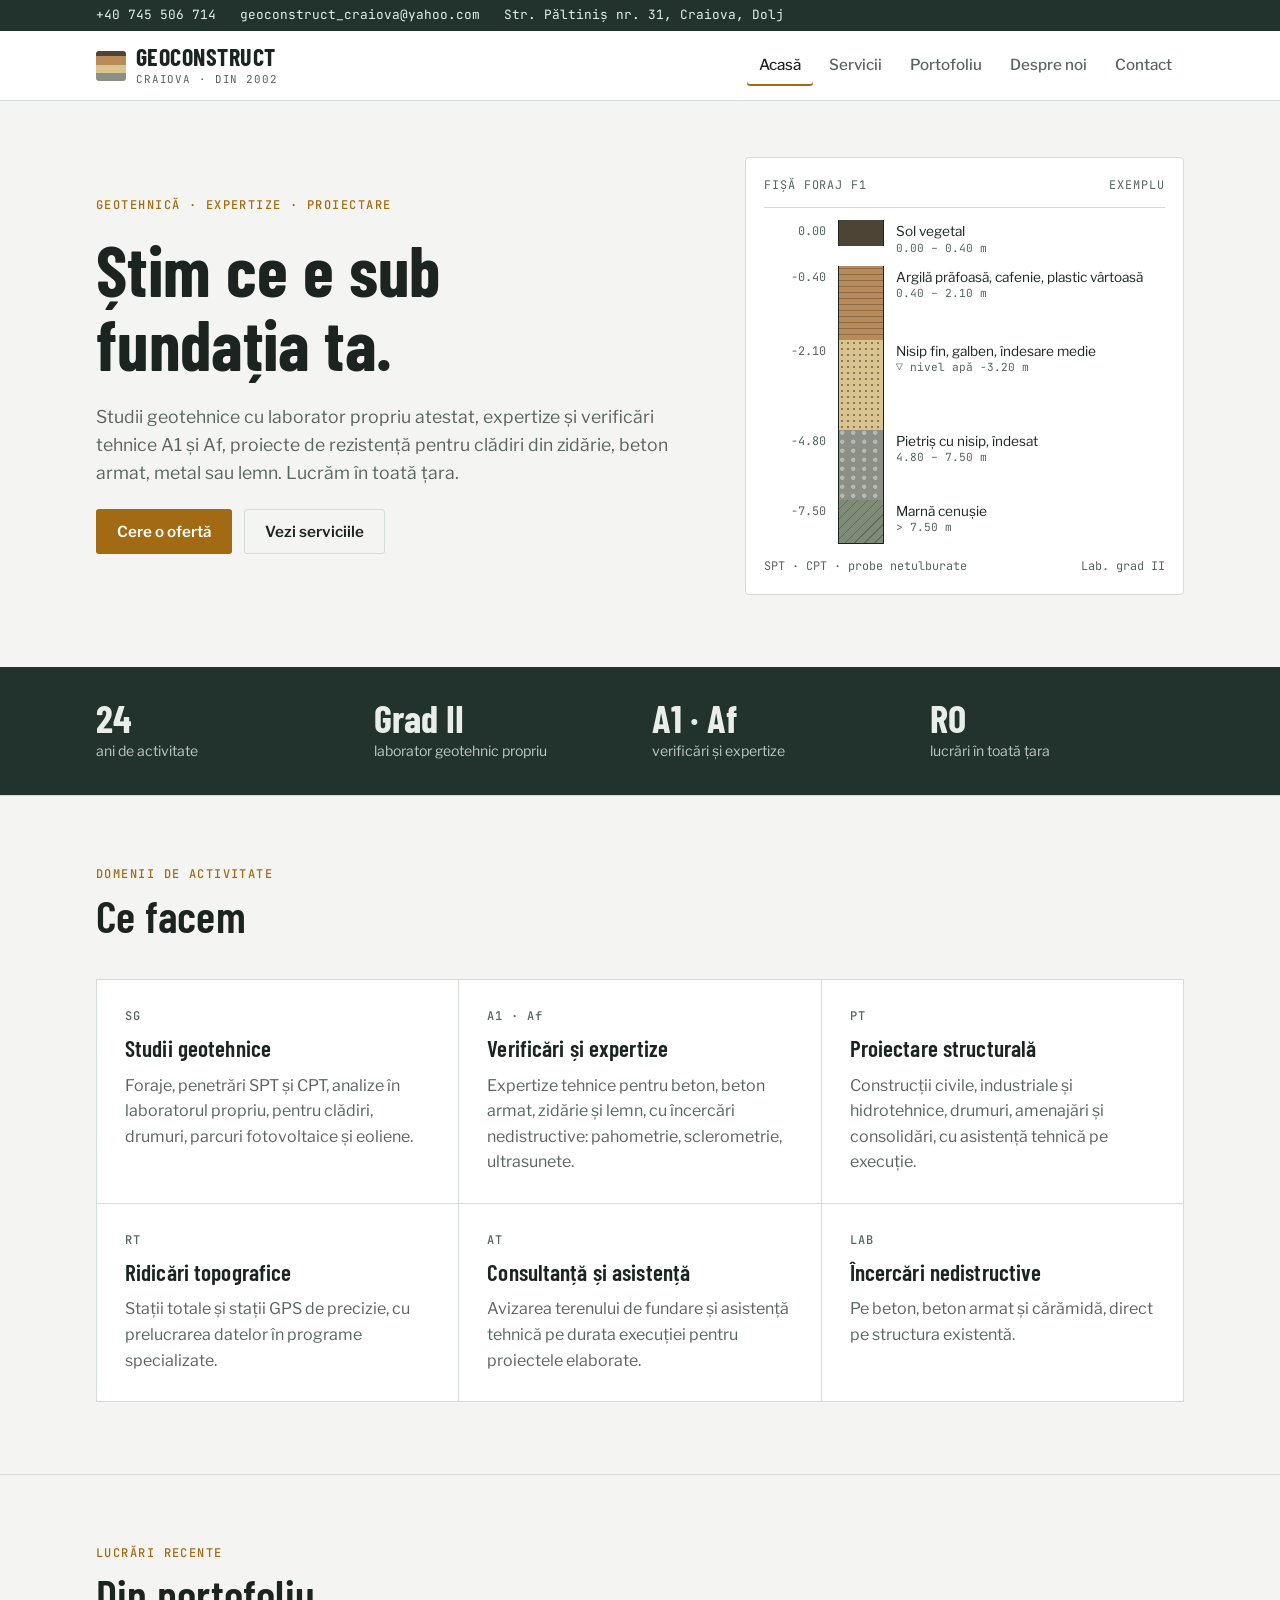
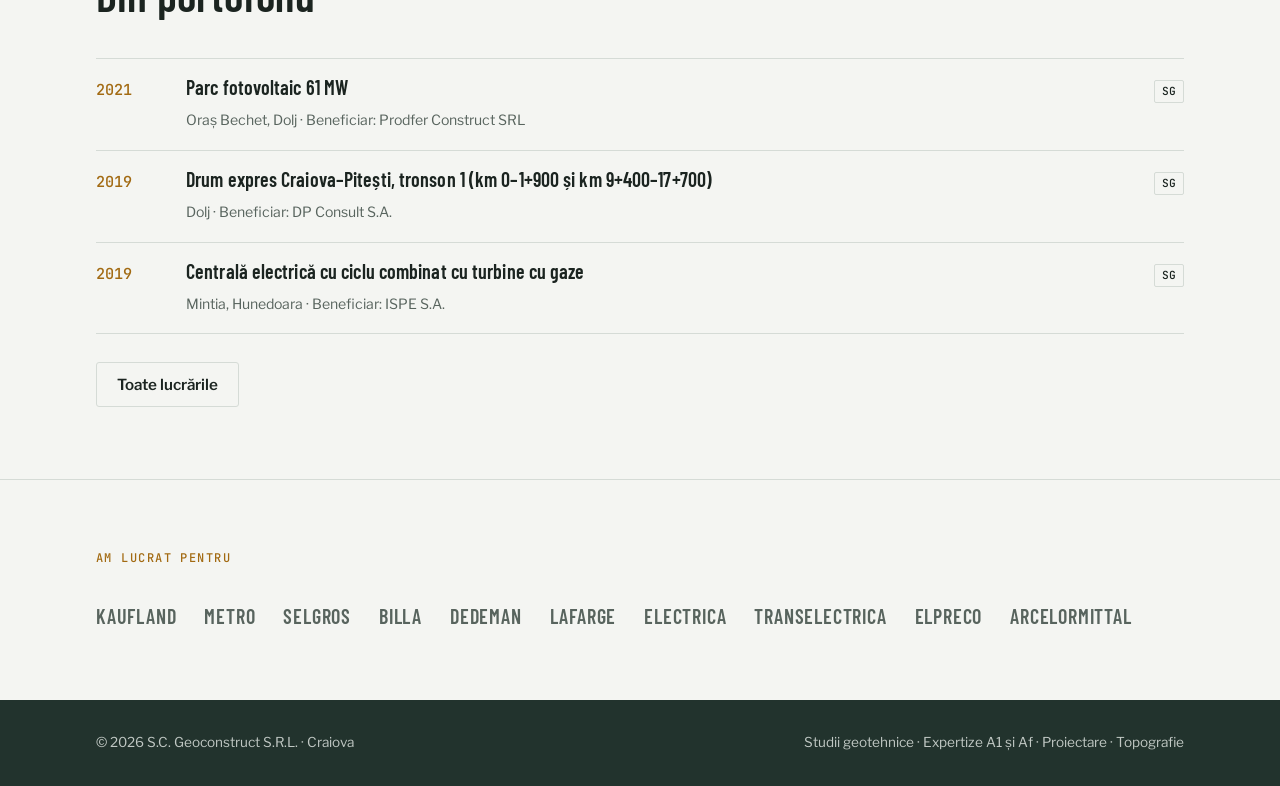
==== index.html @ 42c07d4a "Site static Geoconstruct Craiova: paginile Acasă, Servicii, Portofoliu, Despre, Contact Co-Authored-" ====
<!doctype html>
<html lang="ro">
<head>
<meta charset="utf-8">
<meta name="viewport" content="width=device-width, initial-scale=1">
<title>Geoconstruct Craiova – Studii geotehnice, expertize A1 și Af, proiectare</title>
<meta name="description" content="Geoconstruct Craiova: studii geotehnice cu laborator propriu grad II, expertize și verificări tehnice A1 și Af, proiectare structurală și topografie. Lucrăm în toată țara.">
<link rel="canonical" href="https://geoconstructcraiova.ro/">
<link rel="preconnect" href="https://fonts.googleapis.com">
<link rel="stylesheet" href="https://fonts.googleapis.com/css2?family=Barlow+Condensed:wght@500;600;700&family=Libre+Franklin:wght@400;500;600&family=JetBrains+Mono:wght@400;500&display=swap">
<link rel="stylesheet" href="style.css">
</head>
<body>
<div class="strip"><div class="wrap">
  <a href="tel:+40745506714">+40 745 506 714</a>
  <a href="mailto:geoconstruct_craiova@yahoo.com">geoconstruct_craiova@yahoo.com</a>
  <span>Str. Păltiniș nr. 31, Craiova, Dolj</span>
</div></div>

<header class="site"><div class="wrap">
  <a class="brand" href="index.html"><span class="brand-mark" aria-hidden="true"></span><span><b>Geoconstruct</b><small>Craiova · din 2002</small></span></a>
  <button class="menu-btn" id="menuBtn" aria-expanded="false" aria-controls="nav">Meniu</button>
  <nav class="main" id="nav">
    <a href="index.html" aria-current="page">Acasă</a>
    <a href="servicii.html">Servicii</a>
    <a href="portofoliu.html">Portofoliu</a>
    <a href="despre.html">Despre noi</a>
    <a href="contact.html">Contact</a>
  </nav>
</div></header>

<main>
  <section class="hero"><div class="wrap">
    <div class="hero-copy">
      <span class="eyebrow">Geotehnică · Expertize · Proiectare</span>
      <h1>Știm ce e sub fundația ta.</h1>
      <p>Studii geotehnice cu laborator propriu atestat, expertize și verificări tehnice A1 și Af, proiecte de rezistență pentru clădiri din zidărie, beton armat, metal sau lemn. Lucrăm în toată țara.</p>
      <div class="btn-row">
        <a class="btn btn-primary" href="contact.html">Cere o ofertă</a>
        <a class="btn btn-ghost" href="servicii.html">Vezi serviciile</a>
      </div>
    </div>
    <figure class="log" aria-label="Exemplu ilustrativ de fișă de foraj" style="margin:0">
      <div class="log-head"><span>Fișă foraj F1</span><span>exemplu</span></div>
      <div class="log-row"><div class="log-depth">0.00</div><div class="log-layer l-top" style="height:26px"></div><div class="log-desc">Sol vegetal<span>0.00 – 0.40 m</span></div></div>
      <div class="log-row"><div class="log-depth">-0.40</div><div class="log-layer l-clay" style="height:74px"></div><div class="log-desc">Argilă prăfoasă, cafenie, plastic vârtoasă<span>0.40 – 2.10 m</span></div></div>
      <div class="log-row"><div class="log-depth">-2.10</div><div class="log-layer l-sand" style="height:90px"></div><div class="log-desc">Nisip fin, galben, îndesare medie <span class="water">▽ nivel apă -3.20 m</span></div></div>
      <div class="log-row"><div class="log-depth">-4.80</div><div class="log-layer l-gravel" style="height:70px"></div><div class="log-desc">Pietriș cu nisip, îndesat<span>4.80 – 7.50 m</span></div></div>
      <div class="log-row"><div class="log-depth">-7.50</div><div class="log-layer l-marl" style="height:44px"></div><div class="log-desc">Marnă cenușie<span>&gt; 7.50 m</span></div></div>
      <figcaption class="log-foot"><span>SPT · CPT · probe netulburate</span><span>Lab. grad II</span></figcaption>
    </figure>
  </div></section>

  <section class="facts"><div class="wrap">
    <div class="fact"><b class="years">24</b><span>ani de activitate</span></div>
    <div class="fact"><b>Grad II</b><span>laborator geotehnic propriu</span></div>
    <div class="fact"><b>A1 · Af</b><span>verificări și expertize</span></div>
    <div class="fact"><b>RO</b><span>lucrări în toată țara</span></div>
  </div></section>

  <section><div class="wrap">
    <div class="section-head"><span class="eyebrow">Domenii de activitate</span><h2>Ce facem</h2></div>
    <div class="grid-3">
      <div class="tile"><span class="code">SG</span><h3>Studii geotehnice</h3><p class="muted">Foraje, penetrări SPT și CPT, analize în laboratorul propriu, pentru clădiri, drumuri, parcuri fotovoltaice și eoliene.</p></div>
      <div class="tile"><span class="code">A1 · Af</span><h3>Verificări și expertize</h3><p class="muted">Expertize tehnice pentru beton, beton armat, zidărie și lemn, cu încercări nedistructive: pahometrie, sclerometrie, ultrasunete.</p></div>
      <div class="tile"><span class="code">PT</span><h3>Proiectare structurală</h3><p class="muted">Construcții civile, industriale și hidrotehnice, drumuri, amenajări și consolidări, cu asistență tehnică pe execuție.</p></div>
      <div class="tile"><span class="code">RT</span><h3>Ridicări topografice</h3><p class="muted">Stații totale și stații GPS de precizie, cu prelucrarea datelor în programe specializate.</p></div>
      <div class="tile"><span class="code">AT</span><h3>Consultanță și asistență</h3><p class="muted">Avizarea terenului de fundare și asistență tehnică pe durata execuției pentru proiectele elaborate.</p></div>
      <div class="tile"><span class="code">LAB</span><h3>Încercări nedistructive</h3><p class="muted">Pe beton, beton armat și cărămidă, direct pe structura existentă.</p></div>
    </div>
  </div></section>

  <section><div class="wrap">
    <div class="section-head"><span class="eyebrow">Lucrări recente</span><h2>Din portofoliu</h2></div>
    <div id="recent"></div>
    <div class="btn-row" style="margin-top:28px"><a class="btn btn-ghost" href="portofoliu.html">Toate lucrările</a></div>
  </div></section>

  <section><div class="wrap">
    <div class="section-head"><span class="eyebrow">Am lucrat pentru</span></div>
    <div class="clients"><span>Kaufland</span><span>Metro</span><span>Selgros</span><span>Billa</span><span>Dedeman</span><span>Lafarge</span><span>Electrica</span><span>Transelectrica</span><span>Elpreco</span><span>ArcelorMittal</span></div>
  </div></section>

</main>

<footer><div class="wrap">
  <p>© <span class="yearnow">2026</span> S.C. Geoconstruct S.R.L. · Craiova</p>
  <p>Studii geotehnice · Expertize A1 și Af · Proiectare · Topografie</p>
</div></footer>
<script src="script.js"></script>
</body>
</html>
---- style.css ----
html{-webkit-text-size-adjust:100%}
/* Layout: technical-sheet feel. Header bar, hero with a borehole-log column, content sections on a quiet grid. */
:root{
  --bg:#F4F5F2; --surface:#FFFFFF; --fg:#1B2420; --muted:#58645E; --line:#D5DBD6;
  --accent:#A26A12; --accent-ink:#FFFFFF; --deep:#22332D; --deep-fg:#E9EEEA;
  --clay:#B98A5A; --sand:#D9C38E; --gravel:#8C8F86; --marl:#7E8B78; --topsoil:#4E4436;
  --f-display:"Barlow Condensed","Arial Narrow",Arial,sans-serif;
  --f-body:"Libre Franklin",system-ui,-apple-system,"Segoe UI",sans-serif;
  --f-mono:"JetBrains Mono",ui-monospace,Menlo,Consolas,monospace;
}
@media (prefers-color-scheme:dark){:root:not([data-theme="light"]){
  --bg:#111614; --surface:#18201C; --fg:#E4EAE6; --muted:#9AA69F; --line:#2C3832;
  --accent:#D9A247; --accent-ink:#1A1407; --deep:#0C110F; --deep-fg:#E4EAE6;
  --clay:#9C7550; --sand:#B8A271; --gravel:#73766E; --marl:#657261; --topsoil:#3E372D; color-scheme:dark}}
:root[data-theme="dark"]{
  --bg:#111614; --surface:#18201C; --fg:#E4EAE6; --muted:#9AA69F; --line:#2C3832;
  --accent:#D9A247; --accent-ink:#1A1407; --deep:#0C110F; --deep-fg:#E4EAE6;
  --clay:#9C7550; --sand:#B8A271; --gravel:#73766E; --marl:#657261; --topsoil:#3E372D; color-scheme:dark}

*{box-sizing:border-box}
body{background:var(--bg);color:var(--fg);font:16px/1.6 var(--f-body);margin:0}
a{color:inherit}
.wrap{max-width:1120px;margin:0 auto;padding-left:max(16px,env(safe-area-inset-left,0px));padding-right:max(16px,env(safe-area-inset-right,0px))}
h1,h2,h3{font-family:var(--f-display);font-weight:600;line-height:1.05;text-wrap:balance;margin:0;letter-spacing:.005em}
h1{font-size:clamp(2.6rem,6vw,4.4rem);font-weight:700}
h2{font-size:clamp(2rem,4vw,2.8rem)}
h3{font-size:1.45rem}
p{margin:0;max-width:65ch}
.eyebrow{font:500 .75rem/1 var(--f-mono);text-transform:uppercase;letter-spacing:.12em;color:var(--accent)}
.muted{color:var(--muted)}
:focus-visible{outline:2px solid var(--accent);outline-offset:3px}

/* top strip + header */
body::before{content:"";position:fixed;inset:0 0 auto;height:env(safe-area-inset-top,0px);z-index:10;background:var(--surface)}
.strip{background:var(--deep);color:var(--deep-fg);font:400 .8rem/1 var(--f-mono)}
.strip .wrap{display:flex;flex-wrap:wrap;gap:8px 24px;padding-block:9px}
.strip a{text-decoration:none}
header.site{position:sticky;top:env(safe-area-inset-top,0px);z-index:5;background:var(--surface);border-bottom:1px solid var(--line)}
header.site .wrap{display:flex;align-items:center;justify-content:space-between;gap:16px;padding-block:14px}
.brand{display:flex;align-items:center;gap:10px;text-decoration:none}
.brand-mark{width:30px;height:30px;border-radius:3px;background:linear-gradient(var(--topsoil) 0 18%,var(--clay) 18% 48%,var(--sand) 48% 74%,var(--gravel) 74%)}
.brand b{font:700 1.5rem/1 var(--f-display);letter-spacing:.02em;text-transform:uppercase}
.brand small{display:block;font:400 .68rem/1.2 var(--f-mono);color:var(--muted);letter-spacing:.08em;text-transform:uppercase}
nav.main{display:flex;gap:4px;flex-wrap:wrap}
nav.main a{text-decoration:none;font-weight:500;font-size:.95rem;padding:8px 12px;border-radius:3px;color:var(--muted)}
nav.main a:hover{color:var(--fg)}
nav.main a[aria-current="page"]{color:var(--fg);box-shadow:inset 0 -2px 0 var(--accent)}
.menu-btn{display:none;background:none;border:1px solid var(--line);color:var(--fg);border-radius:3px;padding:8px 12px;font:500 .9rem var(--f-body);cursor:pointer}
@media (max-width:760px){
  .menu-btn{display:block}
  nav.main{display:none;position:absolute;left:0;right:0;top:100%;background:var(--surface);border-bottom:1px solid var(--line);flex-direction:column;padding:8px max(16px,env(safe-area-inset-left,0px)) 14px}
  nav.main.open{display:flex}
  header.site .wrap{position:relative}
}

section{padding-block:72px}
section + section{border-top:1px solid var(--line)}
.btn{display:inline-flex;align-items:center;gap:8px;font:600 .95rem var(--f-body);text-decoration:none;padding:12px 20px;border-radius:3px;border:1px solid transparent;cursor:pointer}
.btn-primary{background:var(--accent);color:var(--accent-ink)}
.btn-ghost{border-color:var(--line);color:var(--fg);background:transparent}
.btn-row{display:flex;flex-wrap:wrap;gap:12px}

/* HERO with borehole log */
.hero{padding-block:56px 72px}
.hero .wrap{display:grid;grid-template-columns:minmax(0,1.35fr) minmax(0,1fr);gap:56px;align-items:center}
.hero-copy{display:grid;gap:22px}
.hero-copy p{font-size:1.1rem;color:var(--muted)}
@media (max-width:860px){.hero .wrap{grid-template-columns:minmax(0,1fr)}}
.log{background:var(--surface);border:1px solid var(--line);border-radius:4px;padding:18px;font-family:var(--f-mono);font-size:.74rem}
.log-head{display:flex;justify-content:space-between;color:var(--muted);text-transform:uppercase;letter-spacing:.08em;padding-bottom:12px;border-bottom:1px solid var(--line);margin-bottom:12px}
.log-row{display:grid;grid-template-columns:62px 46px minmax(0,1fr);gap:12px;align-items:stretch}
.log-depth{color:var(--muted);text-align:right;font-variant-numeric:tabular-nums;padding-top:2px}
.log-layer{border-left:1px solid var(--fg);border-right:1px solid var(--fg)}
.log-row:first-of-type .log-layer{border-top:1px solid var(--fg)}
.log-row:last-of-type .log-layer{border-bottom:1px solid var(--fg)}
.log-desc{padding:2px 0 10px;color:var(--fg);font-family:var(--f-body);font-size:.85rem;line-height:1.35}
.log-desc span{display:block;color:var(--muted);font-family:var(--f-mono);font-size:.7rem}
.l-top{background:var(--topsoil)}
.l-clay{background:repeating-linear-gradient(0deg,var(--clay) 0 5px,color-mix(in srgb,var(--clay) 70%,var(--fg)) 5px 6px)}
.l-sand{background-color:var(--sand);background-image:radial-gradient(color-mix(in srgb,var(--sand) 55%,var(--fg)) 1px,transparent 1.2px);background-size:6px 6px}
.l-gravel{background-color:var(--gravel);background-image:radial-gradient(circle at 30% 30%,color-mix(in srgb,var(--gravel) 60%,var(--bg)) 2px,transparent 2.4px);background-size:11px 9px}
.l-marl{background:repeating-linear-gradient(135deg,var(--marl) 0 6px,color-mix(in srgb,var(--marl) 70%,var(--fg)) 6px 7px)}
.log-foot{margin-top:12px;color:var(--muted);display:flex;justify-content:space-between;gap:8px;flex-wrap:wrap}
.water{color:var(--accent)}

/* facts band */
.facts{background:var(--deep);color:var(--deep-fg);border:0}
.facts .wrap{display:grid;grid-template-columns:repeat(4,minmax(0,1fr));gap:24px;padding-block:32px}
.fact b{display:block;font:700 2.4rem/1 var(--f-display);color:var(--deep-fg)}
.fact span{font-size:.88rem;opacity:.8}
@media (max-width:760px){.facts .wrap{grid-template-columns:repeat(2,minmax(0,1fr))}}
section.facts{padding-block:0}

.section-head{display:grid;gap:12px;margin-bottom:40px}
.grid-3{display:grid;grid-template-columns:repeat(3,minmax(0,1fr));gap:1px;background:var(--line);border:1px solid var(--line)}
.grid-2{display:grid;grid-template-columns:repeat(2,minmax(0,1fr));gap:40px}
@media (max-width:860px){.grid-3,.grid-2{grid-template-columns:minmax(0,1fr)}}
.tile{background:var(--surface);padding:28px;display:grid;gap:12px;align-content:start}
.tile .code{font:500 .75rem var(--f-mono);color:var(--muted);letter-spacing:.08em}
.tile ul{margin:0;padding-left:18px;color:var(--muted);font-size:.95rem}

.clients{display:flex;flex-wrap:wrap;gap:10px 28px;font:600 1.25rem var(--f-display);letter-spacing:.04em;text-transform:uppercase;color:var(--muted)}

/* project list */
.proj{display:grid;grid-template-columns:70px minmax(0,1fr) auto;gap:6px 20px;padding:18px 0;border-bottom:1px solid var(--line);align-items:baseline}
.proj:first-child{border-top:1px solid var(--line)}
.proj .yr{font:500 .95rem var(--f-mono);font-variant-numeric:tabular-nums;color:var(--accent)}
.proj h3{font-size:1.25rem}
.proj .meta{grid-column:2;font-size:.88rem;color:var(--muted)}
.phases{display:flex;gap:4px;flex-wrap:wrap;justify-content:flex-end}
.ph{font:500 .7rem/1 var(--f-mono);padding:5px 7px;border:1px solid var(--line);border-radius:2px;color:var(--fg)}
@media (max-width:600px){.proj{grid-template-columns:56px minmax(0,1fr)}.phases{grid-column:2;justify-content:flex-start}}
.filters{display:flex;flex-wrap:wrap;gap:8px;margin-bottom:20px}
.filters button{font:500 .85rem var(--f-body);padding:8px 14px;border-radius:3px;border:1px solid var(--line);background:var(--surface);color:var(--fg);cursor:pointer}
.filters button[aria-pressed="true"]{background:var(--fg);color:var(--bg);border-color:var(--fg)}
.legend{font:400 .78rem var(--f-mono);color:var(--muted);display:flex;flex-wrap:wrap;gap:6px 18px;margin-bottom:28px}

/* services */
.svc{display:grid;grid-template-columns:minmax(0,1fr) minmax(0,1.6fr);gap:40px;padding-block:40px;border-top:1px solid var(--line)}
.svc:first-of-type{border-top:0;padding-top:0}
.svc-body{display:grid;gap:16px}
.svc-body ul{margin:0;padding-left:20px;display:grid;gap:4px}
.svc-body h4{margin:8px 0 0;font:600 .78rem var(--f-mono);text-transform:uppercase;letter-spacing:.1em;color:var(--muted)}
@media (max-width:760px){.svc{grid-template-columns:minmax(0,1fr);gap:16px}}
.cases{display:grid;grid-template-columns:repeat(2,minmax(0,1fr));gap:1px;background:var(--line);border:1px solid var(--line)}
.cases div{background:var(--surface);padding:18px;display:grid;gap:6px}
.cases b{font:600 1.1rem var(--f-display);text-transform:uppercase;letter-spacing:.03em}
.cases p{font-size:.9rem;color:var(--muted)}
@media (max-width:600px){.cases{grid-template-columns:minmax(0,1fr)}}

/* contact */
.contact-list{display:grid;gap:0;border-top:1px solid var(--line)}
.c-row{display:grid;grid-template-columns:120px minmax(0,1fr) auto;gap:12px;align-items:center;padding:16px 0;border-bottom:1px solid var(--line)}
.c-row dt{font:500 .75rem var(--f-mono);text-transform:uppercase;letter-spacing:.1em;color:var(--muted)}
.c-row dd{margin:0;font-size:1.05rem;font-weight:500;overflow-wrap:anywhere}
.copy{font:500 .78rem var(--f-body);padding:6px 10px;border:1px solid var(--line);border-radius:3px;background:transparent;color:var(--fg);cursor:pointer}
@media (max-width:520px){.c-row{grid-template-columns:minmax(0,1fr) auto}.c-row dt{grid-column:1/-1}}
.cta{background:var(--surface);border:1px solid var(--line);border-radius:4px;padding:32px;display:grid;gap:16px}

footer{background:var(--deep);color:var(--deep-fg);font-size:.85rem}
footer .wrap{padding-block:32px;display:flex;flex-wrap:wrap;justify-content:space-between;gap:16px}
footer p{opacity:.8}
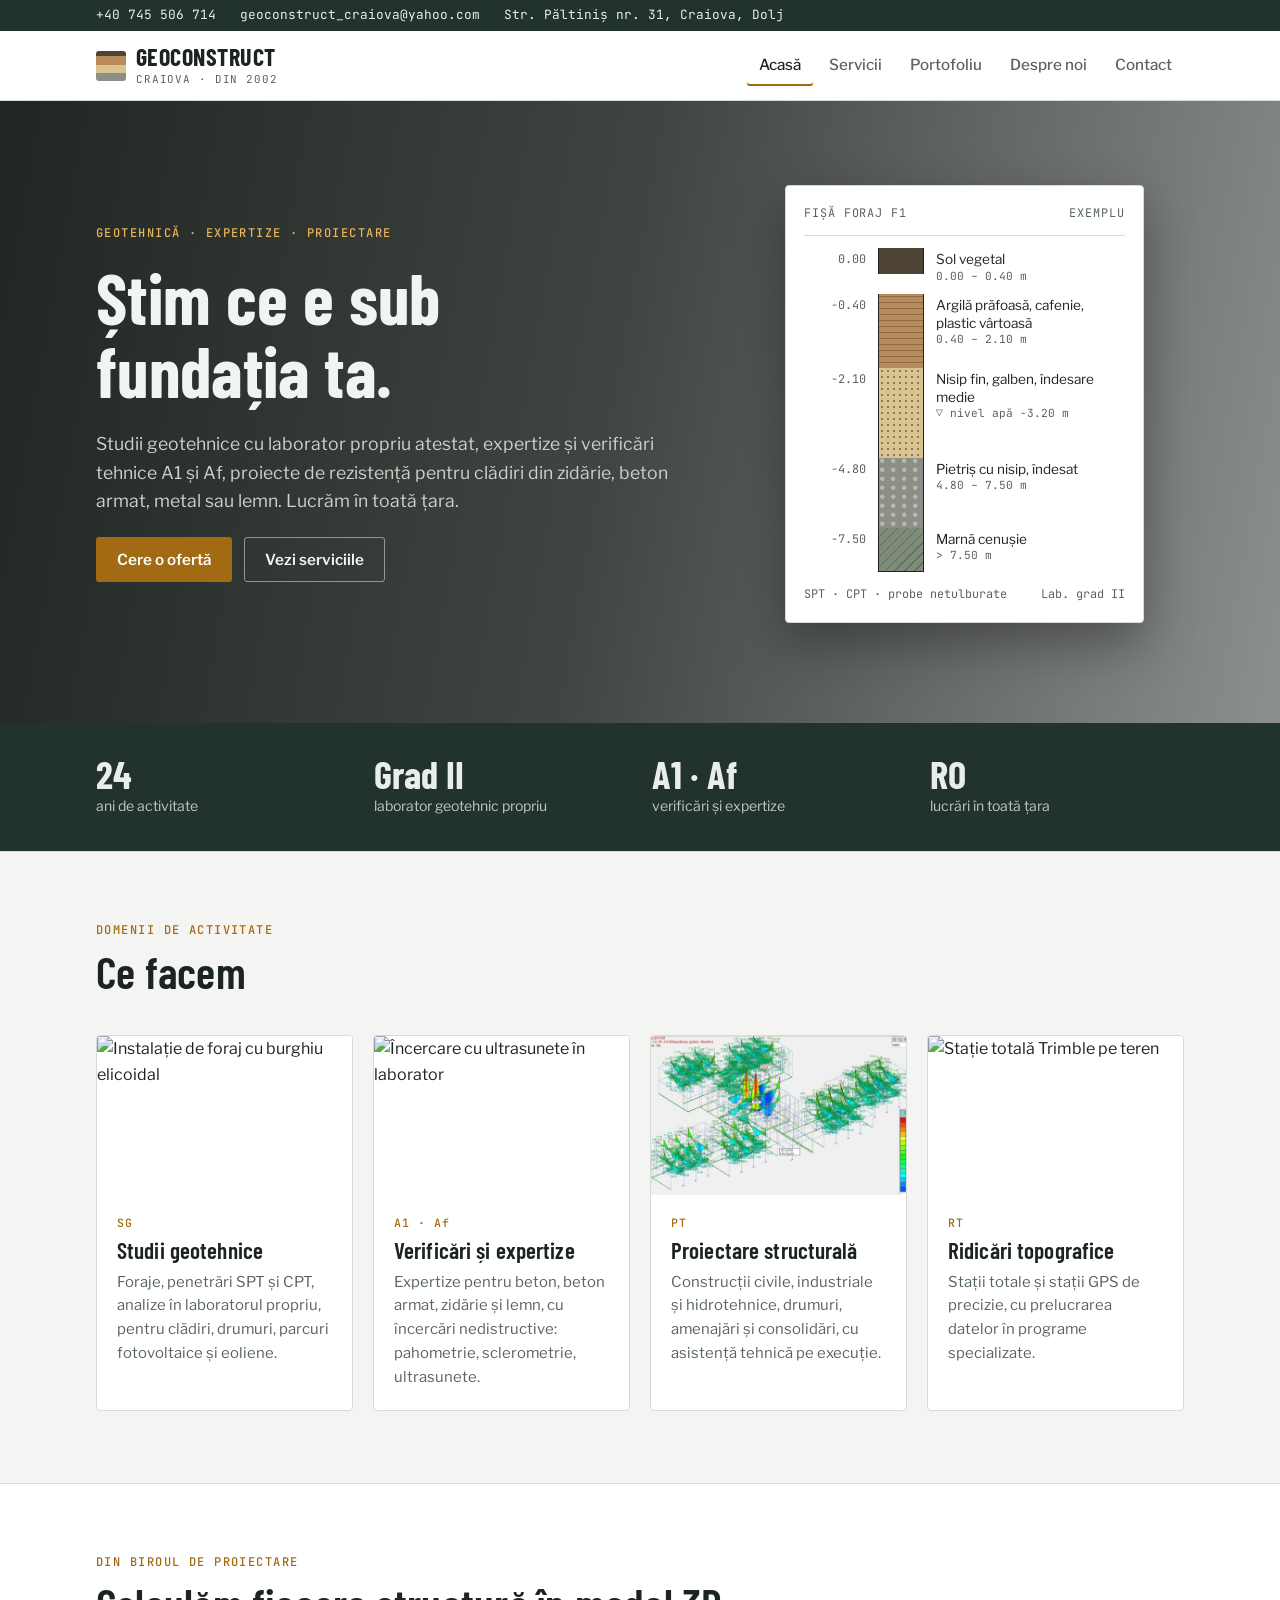
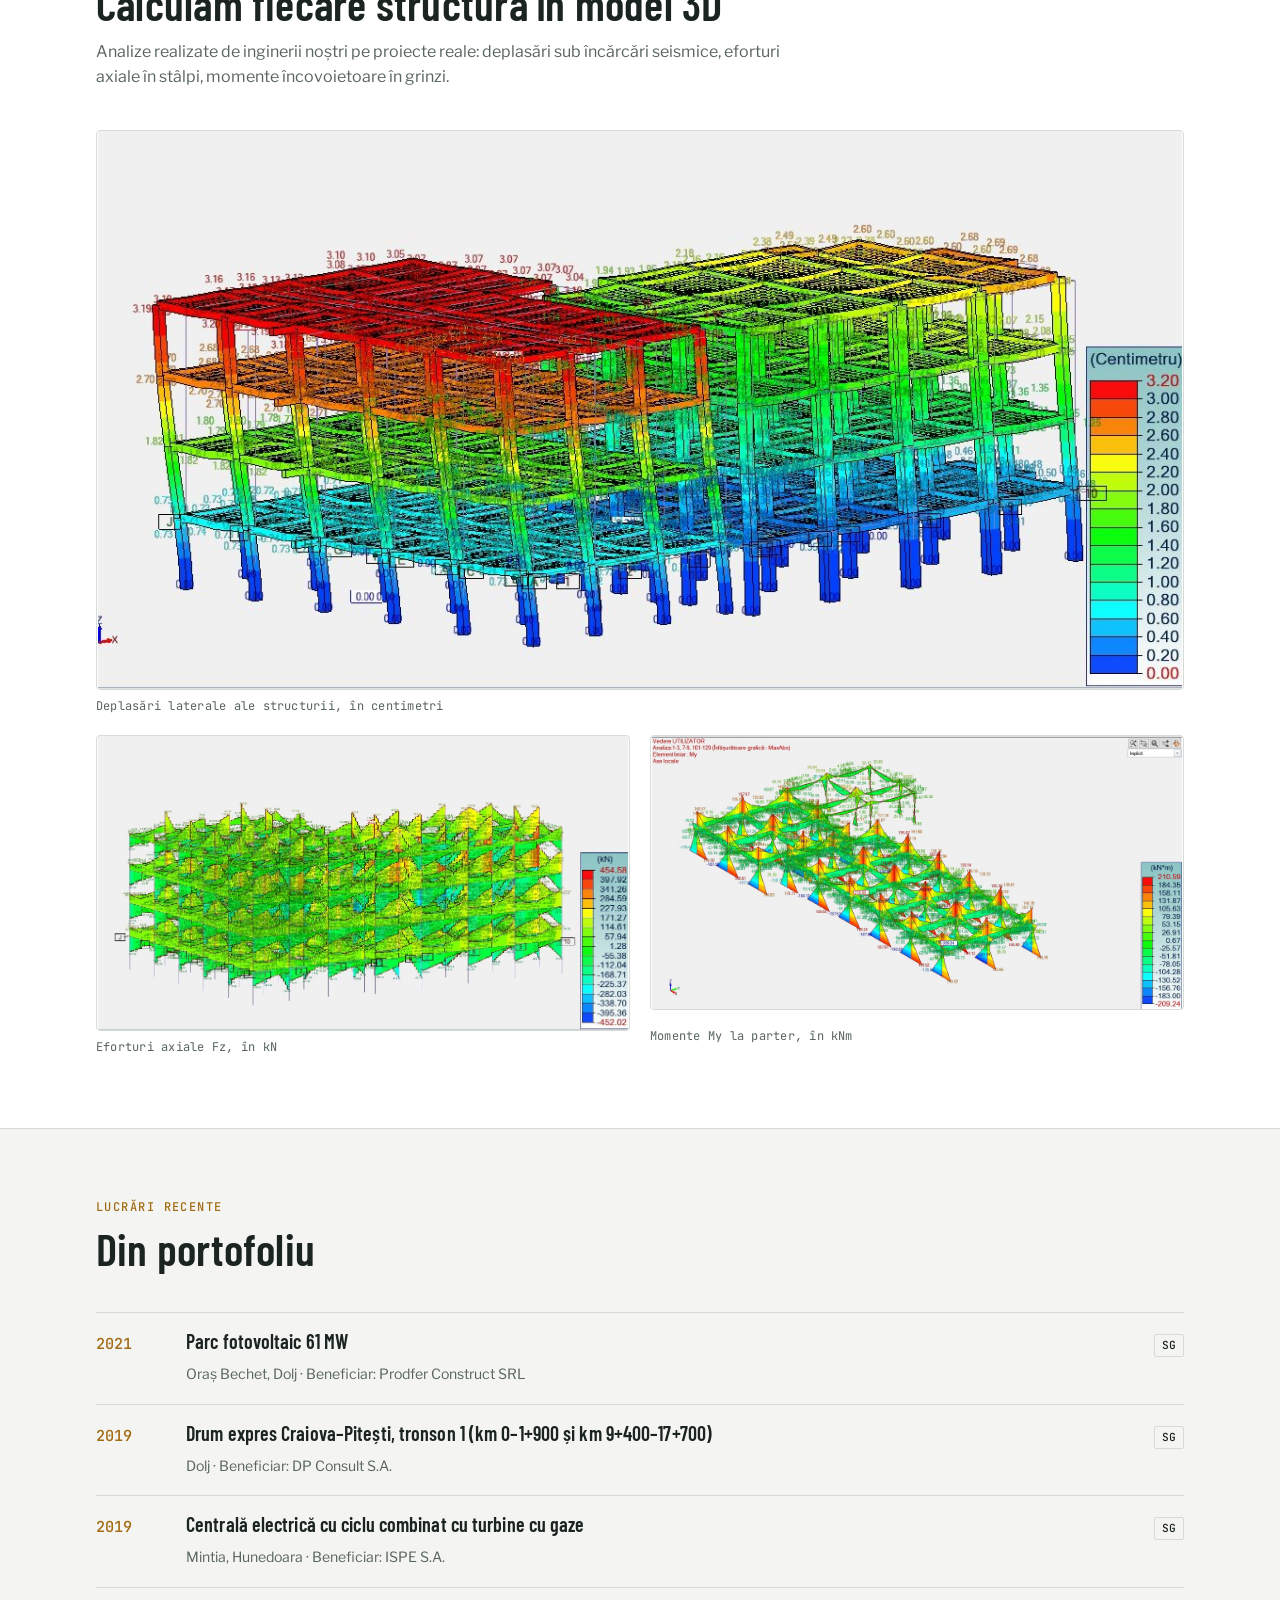
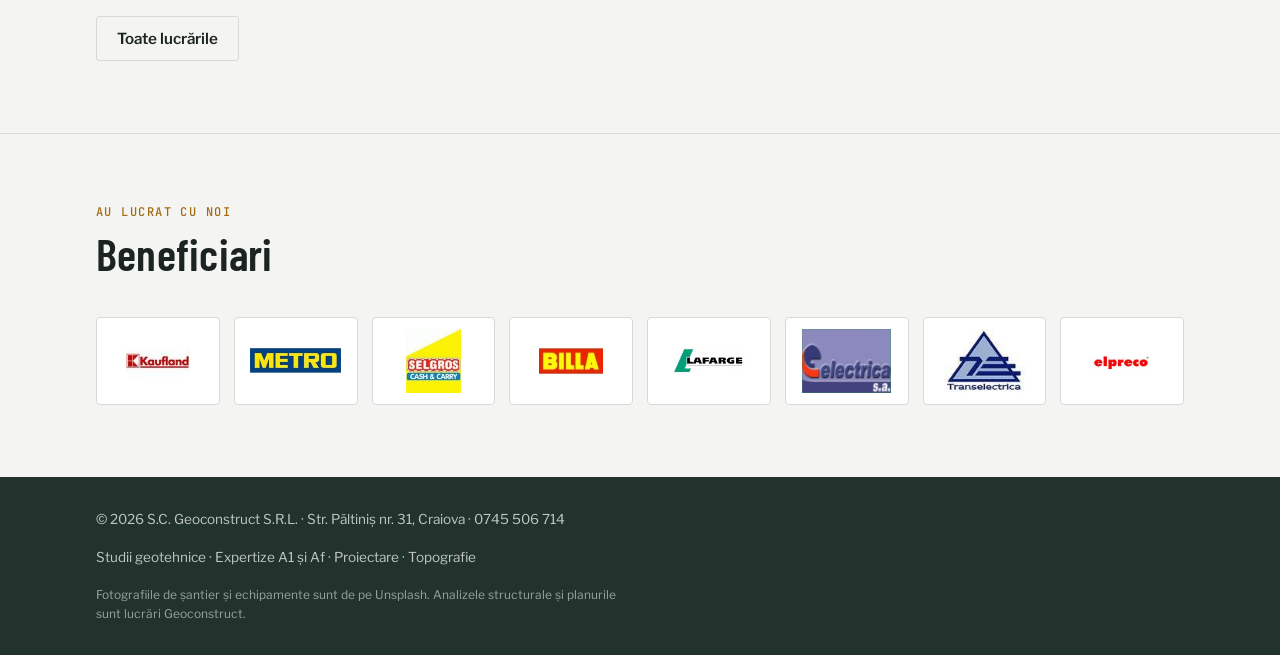
==== commit dc26d55f: "Imagini pe toate paginile: fotografii stock, analize structurale, planuri, logo-uri beneficiari Co-A" ====
--- a/index.html
+++ b/index.html
@@ -6,6 +6,10 @@
 <title>Geoconstruct Craiova – Studii geotehnice, expertize A1 și Af, proiectare</title>
 <meta name="description" content="Geoconstruct Craiova: studii geotehnice cu laborator propriu grad II, expertize și verificări tehnice A1 și Af, proiectare structurală și topografie. Lucrăm în toată țara.">
 <link rel="canonical" href="https://geoconstructcraiova.ro/">
+<meta property="og:title" content="Geoconstruct Craiova – Studii geotehnice, expertize A1 și Af, proiectare">
+<meta property="og:description" content="Geoconstruct Craiova: studii geotehnice cu laborator propriu grad II, expertize și verificări tehnice A1 și Af, proiectare structurală și topografie. Lucrăm în toată țara.">
+<meta property="og:image" content="https://images.unsplash.com/photo-1697045314415-3f8d95f1a6aa?auto=format&fit=crop&w=1200&q=70">
+<meta property="og:locale" content="ro_RO">
 <link rel="preconnect" href="https://fonts.googleapis.com">
 <link rel="stylesheet" href="https://fonts.googleapis.com/css2?family=Barlow+Condensed:wght@500;600;700&family=Libre+Franklin:wght@400;500;600&family=JetBrains+Mono:wght@400;500&display=swap">
 <link rel="stylesheet" href="style.css">
@@ -30,17 +34,17 @@
 </div></header>
 
 <main>
-  <section class="hero"><div class="wrap">
+<section class="hero" style="--img:url('https://images.unsplash.com/photo-1697045314415-3f8d95f1a6aa?auto=format&fit=crop&w=2200&q=70')"><div class="wrap">
     <div class="hero-copy">
       <span class="eyebrow">Geotehnică · Expertize · Proiectare</span>
       <h1>Știm ce e sub fundația ta.</h1>
       <p>Studii geotehnice cu laborator propriu atestat, expertize și verificări tehnice A1 și Af, proiecte de rezistență pentru clădiri din zidărie, beton armat, metal sau lemn. Lucrăm în toată țara.</p>
       <div class="btn-row">
         <a class="btn btn-primary" href="contact.html">Cere o ofertă</a>
-        <a class="btn btn-ghost" href="servicii.html">Vezi serviciile</a>
+        <a class="btn btn-light" href="servicii.html">Vezi serviciile</a>
       </div>
     </div>
-    <figure class="log" aria-label="Exemplu ilustrativ de fișă de foraj" style="margin:0">
+    <figure class="log" aria-label="Exemplu ilustrativ de fișă de foraj">
       <div class="log-head"><span>Fișă foraj F1</span><span>exemplu</span></div>
       <div class="log-row"><div class="log-depth">0.00</div><div class="log-layer l-top" style="height:26px"></div><div class="log-desc">Sol vegetal<span>0.00 – 0.40 m</span></div></div>
       <div class="log-row"><div class="log-depth">-0.40</div><div class="log-layer l-clay" style="height:74px"></div><div class="log-desc">Argilă prăfoasă, cafenie, plastic vârtoasă<span>0.40 – 2.10 m</span></div></div>
@@ -60,13 +64,20 @@
 
   <section><div class="wrap">
     <div class="section-head"><span class="eyebrow">Domenii de activitate</span><h2>Ce facem</h2></div>
-    <div class="grid-3">
-      <div class="tile"><span class="code">SG</span><h3>Studii geotehnice</h3><p class="muted">Foraje, penetrări SPT și CPT, analize în laboratorul propriu, pentru clădiri, drumuri, parcuri fotovoltaice și eoliene.</p></div>
-      <div class="tile"><span class="code">A1 · Af</span><h3>Verificări și expertize</h3><p class="muted">Expertize tehnice pentru beton, beton armat, zidărie și lemn, cu încercări nedistructive: pahometrie, sclerometrie, ultrasunete.</p></div>
-      <div class="tile"><span class="code">PT</span><h3>Proiectare structurală</h3><p class="muted">Construcții civile, industriale și hidrotehnice, drumuri, amenajări și consolidări, cu asistență tehnică pe execuție.</p></div>
-      <div class="tile"><span class="code">RT</span><h3>Ridicări topografice</h3><p class="muted">Stații totale și stații GPS de precizie, cu prelucrarea datelor în programe specializate.</p></div>
-      <div class="tile"><span class="code">AT</span><h3>Consultanță și asistență</h3><p class="muted">Avizarea terenului de fundare și asistență tehnică pe durata execuției pentru proiectele elaborate.</p></div>
-      <div class="tile"><span class="code">LAB</span><h3>Încercări nedistructive</h3><p class="muted">Pe beton, beton armat și cărămidă, direct pe structura existentă.</p></div>
+    <div class="cards">
+      <a class="card" href="servicii.html#geotehnica"><img src="https://images.unsplash.com/photo-1790197042098-7b3fe5141650?auto=format&fit=crop&w=800&q=70" alt="Instalație de foraj cu burghiu elicoidal" loading="lazy"><div><span class="code">SG</span><h3>Studii geotehnice</h3><p>Foraje, penetrări SPT și CPT, analize în laboratorul propriu, pentru clădiri, drumuri, parcuri fotovoltaice și eoliene.</p></div></a>
+      <a class="card" href="servicii.html#expertize"><img src="https://images.unsplash.com/photo-1774639081187-2c2b76e15b95?auto=format&fit=crop&w=800&q=70" alt="Încercare cu ultrasunete în laborator" loading="lazy"><div><span class="code">A1 · Af</span><h3>Verificări și expertize</h3><p>Expertize pentru beton, beton armat, zidărie și lemn, cu încercări nedistructive: pahometrie, sclerometrie, ultrasunete.</p></div></a>
+      <a class="card" href="servicii.html#proiectare"><img src="img/proiecte/momente-grinzi.jpg" alt="Diagramă de momente încovoietoare pe grinzi, model 3D" loading="lazy"><div><span class="code">PT</span><h3>Proiectare structurală</h3><p>Construcții civile, industriale și hidrotehnice, drumuri, amenajări și consolidări, cu asistență tehnică pe execuție.</p></div></a>
+      <a class="card" href="servicii.html#topografie"><img src="https://images.unsplash.com/photo-1660692846051-06c407a71cbc?auto=format&fit=crop&w=800&q=70" alt="Stație totală Trimble pe teren" loading="lazy"><div><span class="code">RT</span><h3>Ridicări topografice</h3><p>Stații totale și stații GPS de precizie, cu prelucrarea datelor în programe specializate.</p></div></a>
+    </div>
+  </div></section>
+
+  <section class="studio"><div class="wrap">
+    <div class="section-head"><span class="eyebrow">Din biroul de proiectare</span><h2>Calculăm fiecare structură în model 3D</h2><p class="muted">Analize realizate de inginerii noștri pe proiecte reale: deplasări sub încărcări seismice, eforturi axiale în stâlpi, momente încovoietoare în grinzi.</p></div>
+    <div class="studio-grid">
+      <figure class="media big"><img src="img/proiecte/analiza-deplasari.jpg" alt="Model 3D al unei clădiri în cadre cu harta deplasărilor" loading="lazy" style="aspect-ratio:1152/593;object-fit:contain"><figcaption>Deplasări laterale ale structurii, în centimetri</figcaption></figure>
+      <figure class="media "><img src="img/proiecte/eforturi-fz.jpg" alt="Eforturi axiale în elementele structurii" loading="lazy" style="aspect-ratio:1083/601;object-fit:contain"><figcaption>Eforturi axiale Fz, în kN</figcaption></figure>
+      <figure class="media "><img src="img/proiecte/momente-parter.jpg" alt="Momente încovoietoare la nivelul parterului" loading="lazy" style="aspect-ratio:1282/660;object-fit:contain"><figcaption>Momente My la parter, în kNm</figcaption></figure>
     </div>
   </div></section>
 
@@ -77,16 +88,17 @@
   </div></section>
 
   <section><div class="wrap">
-    <div class="section-head"><span class="eyebrow">Am lucrat pentru</span></div>
-    <div class="clients"><span>Kaufland</span><span>Metro</span><span>Selgros</span><span>Billa</span><span>Dedeman</span><span>Lafarge</span><span>Electrica</span><span>Transelectrica</span><span>Elpreco</span><span>ArcelorMittal</span></div>
+    <div class="section-head"><span class="eyebrow">Au lucrat cu noi</span><h2>Beneficiari</h2></div>
+    <div class="logos"><span class="logo"><img src="img/clienti/kaufland.jpg" alt="Kaufland" loading="lazy"></span><span class="logo"><img src="img/clienti/metro.jpg" alt="Metro" loading="lazy"></span><span class="logo"><img src="img/clienti/selgros.jpg" alt="Selgros" loading="lazy"></span><span class="logo"><img src="img/clienti/billa.jpg" alt="Billa" loading="lazy"></span><span class="logo"><img src="img/clienti/lafarge.jpg" alt="Lafarge" loading="lazy"></span><span class="logo"><img src="img/clienti/electrica.jpg" alt="Electrica" loading="lazy"></span><span class="logo"><img src="img/clienti/transelectrica.jpg" alt="Transelectrica" loading="lazy"></span><span class="logo"><img src="img/clienti/elpreco.jpg" alt="Elpreco" loading="lazy"></span></div>
   </div></section>
-
 </main>
 
 <footer><div class="wrap">
-  <p>© <span class="yearnow">2026</span> S.C. Geoconstruct S.R.L. · Craiova</p>
+  <p>© <span class="yearnow">2026</span> S.C. Geoconstruct S.R.L. · Str. Păltiniș nr. 31, Craiova · 0745 506 714</p>
   <p>Studii geotehnice · Expertize A1 și Af · Proiectare · Topografie</p>
+  <p class="credit">Fotografiile de șantier și echipamente sunt de pe Unsplash. Analizele structurale și planurile sunt lucrări Geoconstruct.</p>
 </div></footer>
+<dialog id="lb" aria-label="Imagine mărită"><button class="lb-close" id="lbClose" aria-label="Închide">Închide ✕</button><img id="lbImg" alt=""><p id="lbCap"></p></dialog>
 <script src="script.js"></script>
 </body>
 </html>
--- a/style.css
+++ b/style.css
@@ -140,3 +140,73 @@
 footer{background:var(--deep);color:var(--deep-fg);font-size:.85rem}
 footer .wrap{padding-block:32px;display:flex;flex-wrap:wrap;justify-content:space-between;gap:16px}
 footer p{opacity:.8}
+
+/* ===== Imagini (v2) ===== */
+:root{--on-photo:#F1F4F1;--on-photo-muted:#C9D2CC;--accent-photo:#E8B45A;--paper:#FFFFFF;--shade:14,20,17}
+.hero{background:linear-gradient(100deg,rgba(var(--shade),.92) 0%,rgba(var(--shade),.78) 48%,rgba(var(--shade),.45) 100%),var(--img) center/cover no-repeat;color:var(--on-photo);padding-block:72px 88px}
+.hero .eyebrow,.band .eyebrow{color:var(--accent-photo)}
+.hero-copy p{color:var(--on-photo-muted)}
+.hero .log{box-shadow:0 20px 50px rgba(0,0,0,.35)}
+.btn-light{border-color:rgba(241,244,241,.5);color:var(--on-photo);background:transparent}
+.btn-light:hover{background:rgba(241,244,241,.1)}
+.band{background:linear-gradient(100deg,rgba(var(--shade),.9) 0%,rgba(var(--shade),.7) 55%,rgba(var(--shade),.45) 100%),var(--img) center/cover no-repeat;color:var(--on-photo);padding-block:96px 64px}
+.band .wrap{display:grid;gap:14px}
+.band p{color:var(--on-photo-muted);font-size:1.1rem}
+section.band + section{border-top:0}
+
+.media{margin:0;display:grid;gap:8px;min-width:0}
+.media img{width:100%;max-width:100%;display:block;background:var(--paper);border:1px solid var(--line);border-radius:4px}
+.media figcaption{font:400 .75rem/1.4 var(--f-mono);color:var(--muted);letter-spacing:.02em}
+
+.cards{display:grid;grid-template-columns:repeat(4,minmax(0,1fr));gap:20px}
+@media (max-width:980px){.cards{grid-template-columns:repeat(2,minmax(0,1fr))}}
+@media (max-width:520px){.cards{grid-template-columns:minmax(0,1fr)}}
+.card{display:grid;grid-template-rows:auto 1fr;background:var(--surface);border:1px solid var(--line);border-radius:4px;overflow:hidden;text-decoration:none;transition:border-color .2s,transform .2s}
+.card:hover{border-color:var(--accent)}
+@media (prefers-reduced-motion:no-preference){.card:hover{transform:translateY(-2px)}}
+.card img{width:100%;aspect-ratio:16/10;object-fit:cover;display:block;background:var(--paper)}
+.card > div{padding:20px;display:grid;gap:8px;align-content:start}
+.card .code{font:500 .72rem var(--f-mono);color:var(--accent);letter-spacing:.08em}
+.card p{color:var(--muted);font-size:.93rem}
+
+.studio{background:var(--surface)}
+.studio-grid{display:grid;grid-template-columns:repeat(2,minmax(0,1fr));gap:20px}
+.studio-grid .big{grid-column:1/-1}
+.studio-grid .big img{height:auto}
+@media (max-width:860px){.studio-grid{grid-template-columns:minmax(0,1fr)}.studio-grid .big{grid-column:auto}}
+
+.svc-side{display:grid;gap:14px;align-content:start}
+@media (min-width:761px){.svc-side{position:sticky;top:calc(env(safe-area-inset-top,0px) + 90px)}}
+.svc{scroll-margin-top:90px}
+.pair{display:grid;grid-template-columns:repeat(2,minmax(0,1fr));gap:16px;margin-top:8px}
+@media (max-width:520px){.pair{grid-template-columns:minmax(0,1fr)}}
+.cta{margin-top:24px}
+
+.gal-title{font-size:1.3rem;margin:32px 0 14px}
+.gal-title:first-of-type{margin-top:0}
+.gal{display:grid;grid-template-columns:repeat(auto-fill,minmax(210px,1fr));gap:16px}
+.g-item{display:grid;gap:8px;text-decoration:none;min-width:0}
+.g-item img{width:100%;aspect-ratio:4/3;object-fit:contain;background:var(--paper);border:1px solid var(--line);border-radius:4px;display:block;transition:border-color .2s}
+.g-item:hover img{border-color:var(--accent)}
+.g-item span{font-size:.85rem;color:var(--muted)}
+
+.logos{display:grid;grid-template-columns:repeat(8,minmax(0,1fr));gap:14px}
+@media (max-width:860px){.logos{grid-template-columns:repeat(4,minmax(0,1fr))}}
+.logo{background:var(--paper);border:1px solid var(--line);border-radius:4px;height:88px;display:grid;place-items:center;padding:10px}
+.logo img{max-height:64px;max-width:100%;object-fit:contain}
+
+.prose{display:grid;gap:16px;align-content:start}
+.equip{display:grid;grid-template-columns:minmax(0,1fr) minmax(0,1.2fr) minmax(0,1fr);gap:20px;align-items:start}
+.equip .tile{border:1px solid var(--line);border-radius:4px}
+@media (max-width:860px){.equip{grid-template-columns:minmax(0,1fr)}}
+.checklist{margin:0;padding-left:20px;display:grid;gap:6px;color:var(--muted)}
+.grid-2{align-items:start}
+
+footer .wrap{flex-direction:column}
+footer .credit{font-size:.75rem;opacity:.6}
+
+dialog#lb{border:0;padding:16px;background:var(--surface);color:var(--fg);max-width:min(1200px,calc(100vw - 32px));max-height:calc(100vh - 32px);border-radius:6px}
+dialog#lb::backdrop{background:rgba(var(--shade),.85)}
+#lbImg{display:block;max-width:100%;max-height:calc(100vh - 140px);margin:0 auto;background:var(--paper)}
+#lbCap{margin-top:10px;font:400 .85rem var(--f-mono);color:var(--muted)}
+.lb-close{display:block;margin:0 0 10px auto;font:500 .85rem var(--f-body);padding:6px 12px;border:1px solid var(--line);border-radius:3px;background:transparent;color:var(--fg);cursor:pointer}
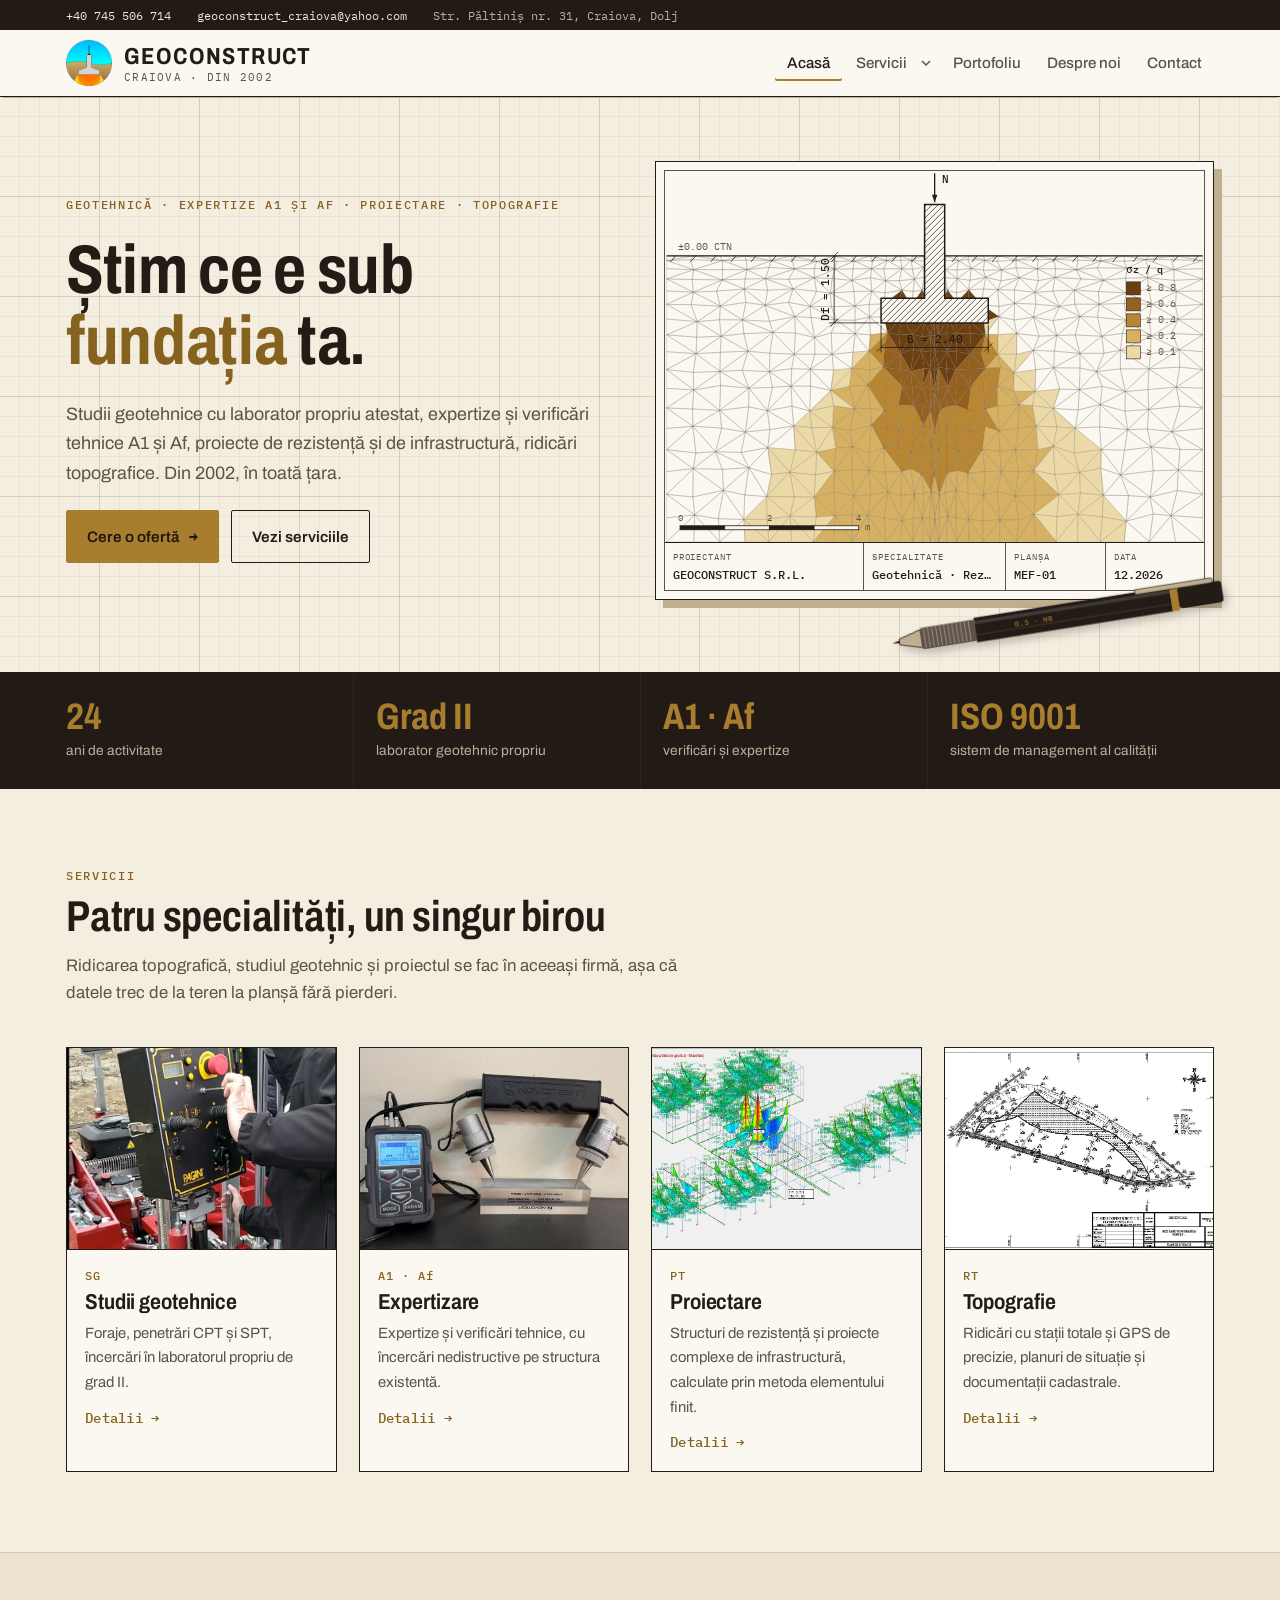
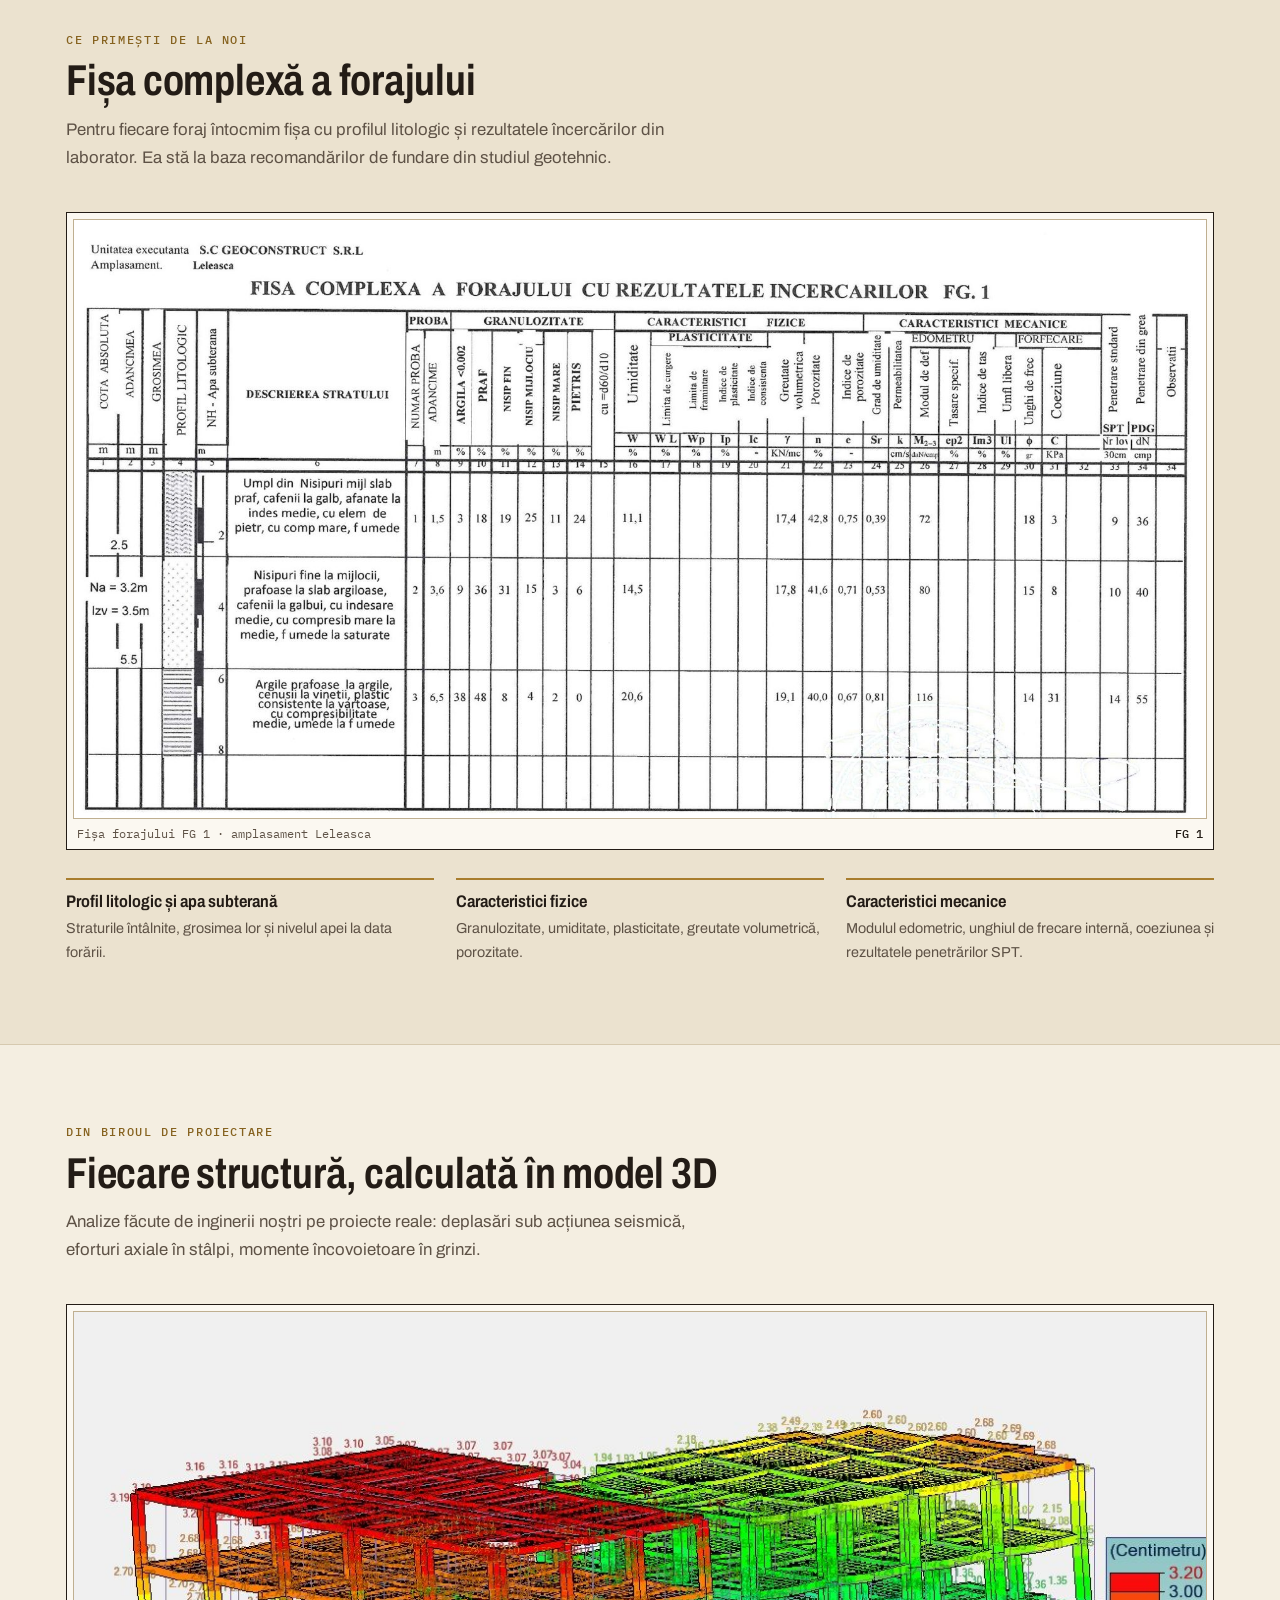
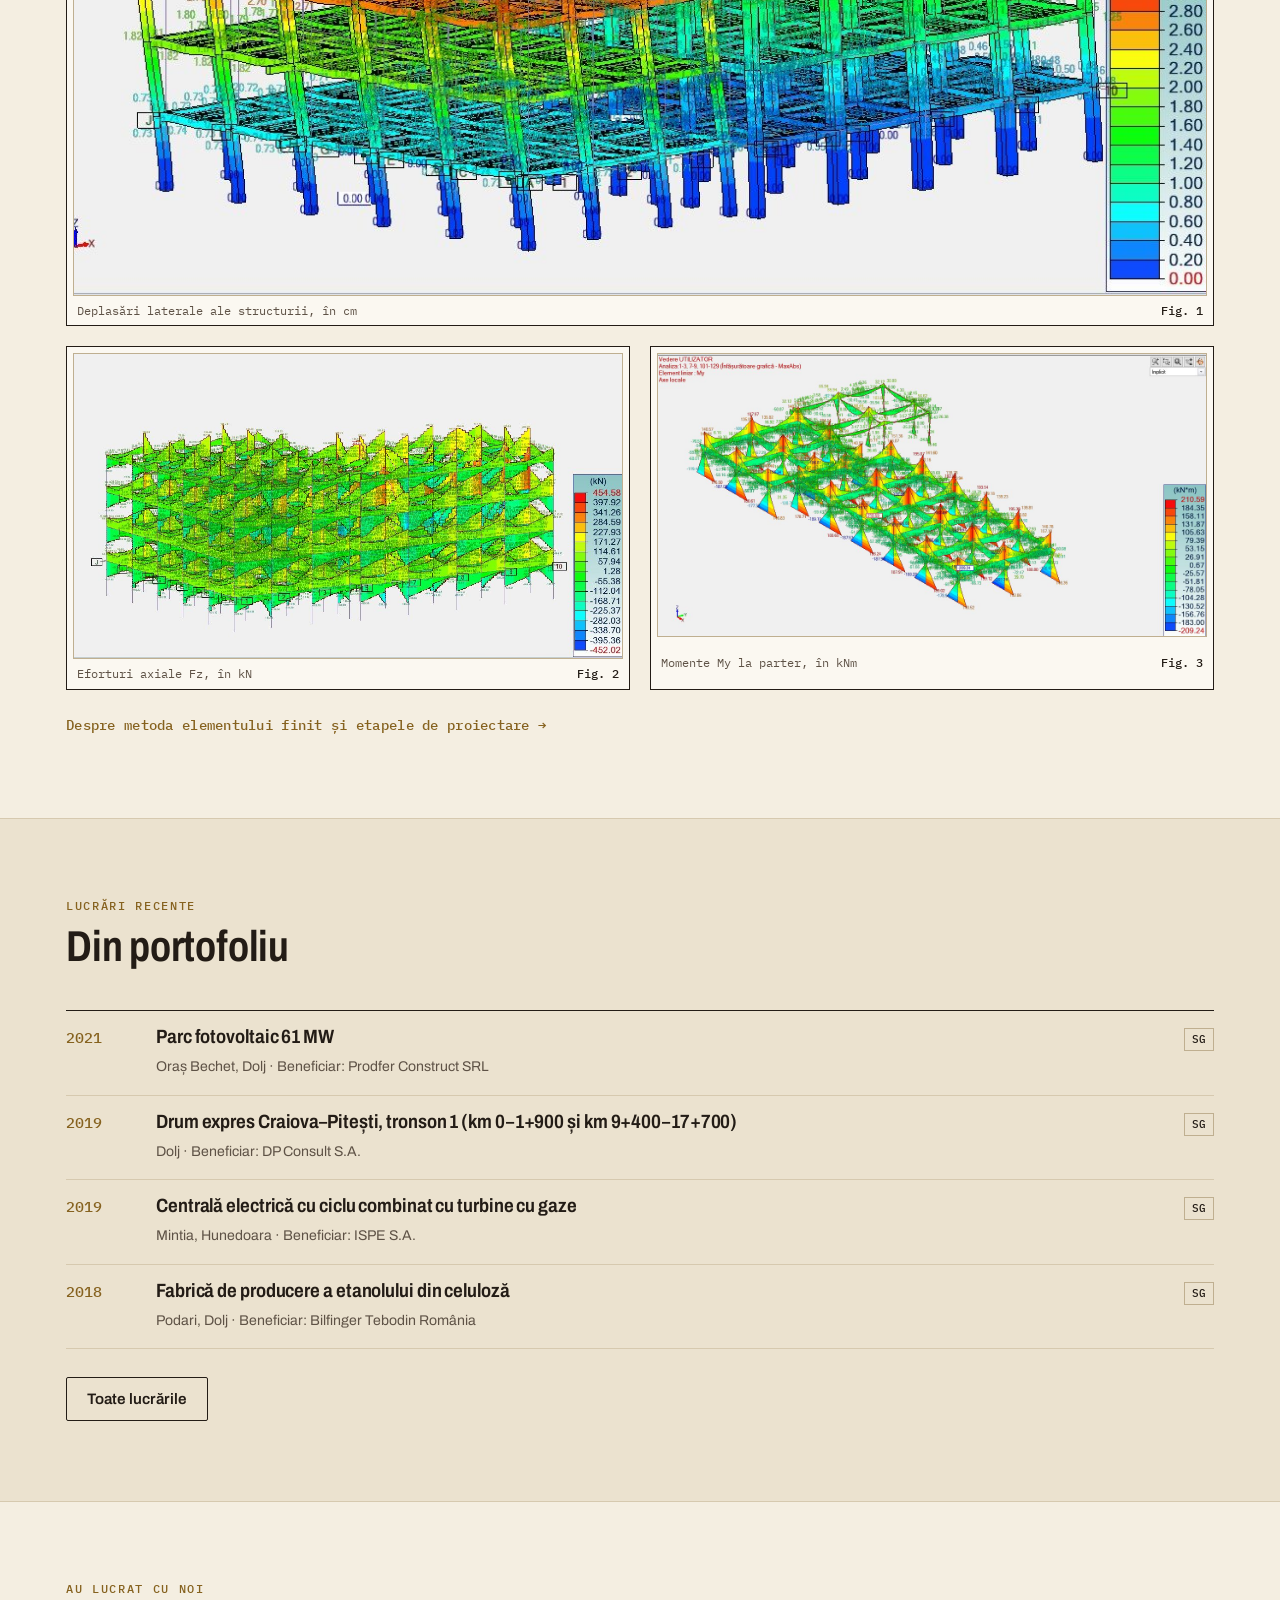
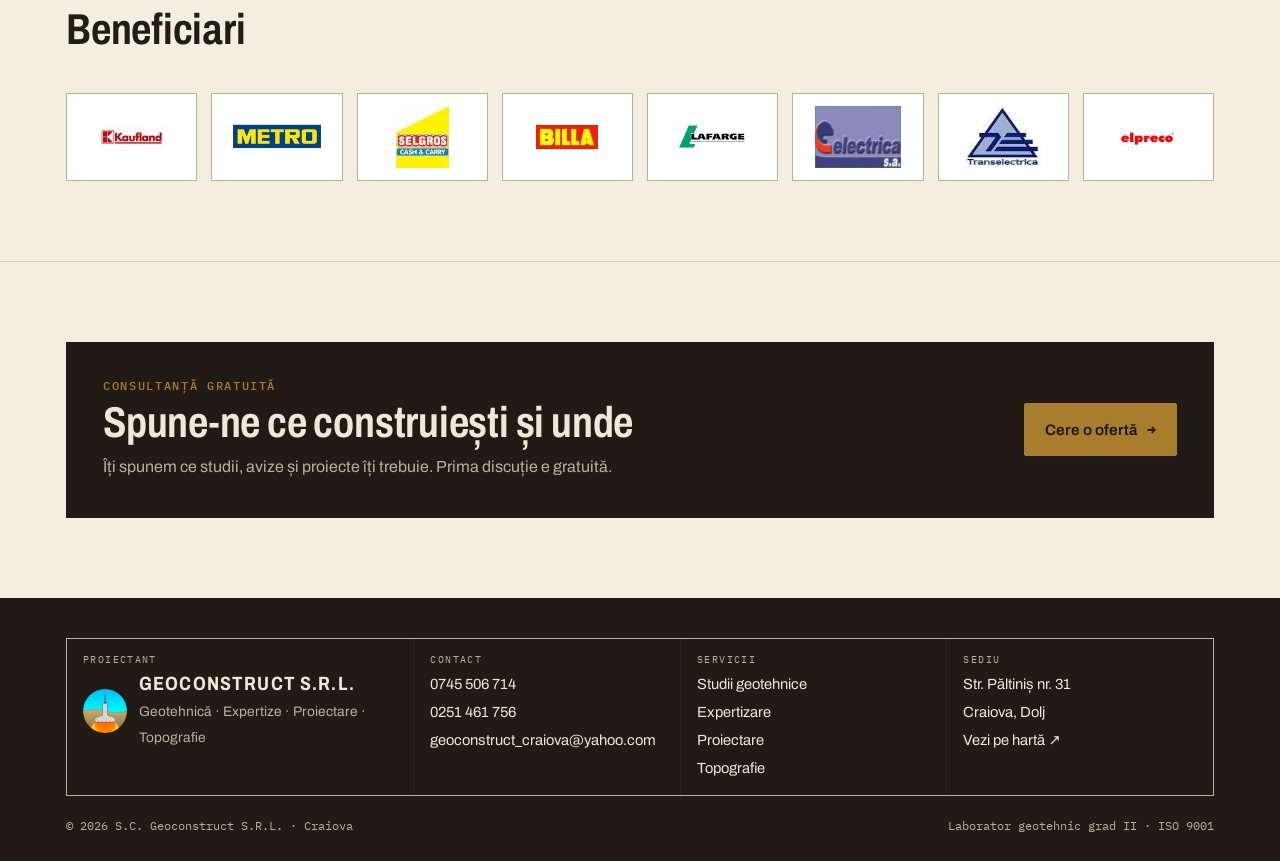
==== commit a24d981f: "Redesign: paletă crem/auriu/maro în stil planșă tehnică, meniu Servicii cu 4 subpagini, echipamente " ====
--- a/index.html
+++ b/index.html
@@ -4,14 +4,16 @@
 <meta charset="utf-8">
 <meta name="viewport" content="width=device-width, initial-scale=1">
 <title>Geoconstruct Craiova – Studii geotehnice, expertize A1 și Af, proiectare</title>
-<meta name="description" content="Geoconstruct Craiova: studii geotehnice cu laborator propriu grad II, expertize și verificări tehnice A1 și Af, proiectare structurală și topografie. Lucrăm în toată țara.">
+<meta name="description" content="Geoconstruct Craiova: studii geotehnice cu laborator propriu grad II, expertize și verificări tehnice A1 și Af, proiectare structurală și de infrastructură, ridicări topografice. Lucrăm în toată țara.">
 <link rel="canonical" href="https://geoconstructcraiova.ro/">
+<link rel="icon" href="img/favicon.png" type="image/png">
 <meta property="og:title" content="Geoconstruct Craiova – Studii geotehnice, expertize A1 și Af, proiectare">
-<meta property="og:description" content="Geoconstruct Craiova: studii geotehnice cu laborator propriu grad II, expertize și verificări tehnice A1 și Af, proiectare structurală și topografie. Lucrăm în toată țara.">
-<meta property="og:image" content="https://images.unsplash.com/photo-1697045314415-3f8d95f1a6aa?auto=format&fit=crop&w=1200&q=70">
+<meta property="og:description" content="Geoconstruct Craiova: studii geotehnice cu laborator propriu grad II, expertize și verificări tehnice A1 și Af, proiectare structurală și de infrastructură, ridicări topografice. Lucrăm în toată țara.">
+<meta property="og:image" content="https://geoconstructcraiova.ro/img/proiecte/analiza-deplasari.jpg">
 <meta property="og:locale" content="ro_RO">
 <link rel="preconnect" href="https://fonts.googleapis.com">
-<link rel="stylesheet" href="https://fonts.googleapis.com/css2?family=Barlow+Condensed:wght@500;600;700&family=Libre+Franklin:wght@400;500;600&family=JetBrains+Mono:wght@400;500&display=swap">
+<link rel="preconnect" href="https://fonts.gstatic.com" crossorigin>
+<link rel="stylesheet" href="https://fonts.googleapis.com/css2?family=Archivo:wdth,wght@62..125,400..800&family=IBM+Plex+Mono:wght@400;500&display=swap">
 <link rel="stylesheet" href="style.css">
 </head>
 <body>
@@ -20,85 +22,114 @@
   <a href="mailto:geoconstruct_craiova@yahoo.com">geoconstruct_craiova@yahoo.com</a>
   <span>Str. Păltiniș nr. 31, Craiova, Dolj</span>
 </div></div>
-
 <header class="site"><div class="wrap">
-  <a class="brand" href="index.html"><span class="brand-mark" aria-hidden="true"></span><span><b>Geoconstruct</b><small>Craiova · din 2002</small></span></a>
+  <a class="brand" href="index.html"><img src="img/sigla.png" alt="" width="46" height="46"><span><b>Geoconstruct</b><small>Craiova · din 2002</small></span></a>
   <button class="menu-btn" id="menuBtn" aria-expanded="false" aria-controls="nav">Meniu</button>
-  <nav class="main" id="nav">
+  <nav class="main" id="nav" aria-label="Meniu principal">
     <a href="index.html" aria-current="page">Acasă</a>
-    <a href="servicii.html">Servicii</a>
+    <div class="has-sub"><a href="servicii.html">Servicii</a><button class="sub-toggle" aria-expanded="false" aria-label="Deschide submeniul Servicii"><svg viewBox="0 0 10 10" aria-hidden="true"><path d="M1 3l4 4 4-4" fill="none" stroke="currentColor" stroke-width="1.5"/></svg></button>
+      <ul class="sub"><li><a href="geotehnice.html"><span>SG</span>Geotehnice</a></li><li><a href="expertizare.html"><span>A1·Af</span>Expertizare</a></li><li><a href="proiectare.html"><span>PT</span>Proiectare</a></li><li><a href="topografie.html"><span>RT</span>Topografie</a></li></ul></div>
     <a href="portofoliu.html">Portofoliu</a>
     <a href="despre.html">Despre noi</a>
     <a href="contact.html">Contact</a>
   </nav>
 </div></header>
+<main>
+<section class="hero grid-paper"><div class="wrap">
+  <div class="hero-copy">
+    <span class="eyebrow">Geotehnică · Expertize A1 și Af · Proiectare · Topografie</span>
+    <h1>Știm ce e sub <em>fundația</em> ta.</h1>
+    <p>Studii geotehnice cu laborator propriu atestat, expertize și verificări tehnice A1 și Af, proiecte de rezistență și de infrastructură, ridicări topografice. Din 2002, în toată țara.</p>
+    <div class="btn-row"><a class="btn btn-primary" href="contact.html">Cere o ofertă <span class="arrow">→</span></a><a class="btn btn-ghost" href="servicii.html">Vezi serviciile</a></div>
+  </div>
+  <div class="drawing">
+    <div class="sheet"><div class="sheet-in">
+      <canvas id="fem" role="img" aria-label="Model cu elemente finite al unei fundații continue, cu distribuția presiunii verticale în teren"></canvas>
+      <div class="cartus">
+        <div><small>Proiectant</small><b>GEOCONSTRUCT S.R.L.</b></div>
+        <div><small>Specialitate</small><b>Geotehnică · Rezistență</b></div>
+        <div><small>Planșa</small><b>MEF-01</b></div>
+        <div><small>Data</small><b class="datenow">11.2026</b></div>
+      </div>
+    </div></div>
+    <svg class="pencil" viewBox="0 0 420 44" aria-hidden="true">
+<path d="M0 22 L9 20.4 L9 23.6 Z" style="fill:var(--ink)"/>
+<path d="M9 18.5 L36 11 V33 L9 25.5 Z" style="fill:var(--rule-2);stroke:var(--ink);stroke-width:1"/>
+<rect x="36" y="9" width="66" height="26" rx="2" style="fill:var(--ink-2)"/>
+<g style="stroke:var(--sheet);stroke-width:1;opacity:.45"><path d="M40 10 V34"/><path d="M45 10 V34"/><path d="M50 10 V34"/><path d="M55 10 V34"/><path d="M60 10 V34"/><path d="M65 10 V34"/><path d="M70 10 V34"/><path d="M75 10 V34"/><path d="M80 10 V34"/><path d="M85 10 V34"/><path d="M90 10 V34"/><path d="M95 10 V34"/></g>
+<rect x="102" y="7" width="240" height="30" style="fill:var(--ink)"/>
+<rect x="102" y="11" width="240" height="4" style="fill:var(--sheet);opacity:.14"/>
+<rect x="102" y="27" width="240" height="2" style="fill:var(--sheet);opacity:.08"/>
+<text x="150" y="26" style="font:500 9px var(--f-mono);fill:var(--gold);letter-spacing:1px">0.5 · HB</text>
+<rect x="342" y="7" width="9" height="30" style="fill:var(--gold)"/>
+<rect x="351" y="9" width="54" height="26" rx="4" style="fill:var(--ink)"/>
+<path d="M300 4 H392 a3 3 0 0 1 0 6 H300 Z" style="fill:var(--rule-2);stroke:var(--ink);stroke-width:.8"/>
+</svg>
+  </div>
+</div></section>
 
-<main>
-<section class="hero" style="--img:url('https://images.unsplash.com/photo-1697045314415-3f8d95f1a6aa?auto=format&fit=crop&w=2200&q=70')"><div class="wrap">
-    <div class="hero-copy">
-      <span class="eyebrow">Geotehnică · Expertize · Proiectare</span>
-      <h1>Știm ce e sub fundația ta.</h1>
-      <p>Studii geotehnice cu laborator propriu atestat, expertize și verificări tehnice A1 și Af, proiecte de rezistență pentru clădiri din zidărie, beton armat, metal sau lemn. Lucrăm în toată țara.</p>
-      <div class="btn-row">
-        <a class="btn btn-primary" href="contact.html">Cere o ofertă</a>
-        <a class="btn btn-light" href="servicii.html">Vezi serviciile</a>
-      </div>
-    </div>
-    <figure class="log" aria-label="Exemplu ilustrativ de fișă de foraj">
-      <div class="log-head"><span>Fișă foraj F1</span><span>exemplu</span></div>
-      <div class="log-row"><div class="log-depth">0.00</div><div class="log-layer l-top" style="height:26px"></div><div class="log-desc">Sol vegetal<span>0.00 – 0.40 m</span></div></div>
-      <div class="log-row"><div class="log-depth">-0.40</div><div class="log-layer l-clay" style="height:74px"></div><div class="log-desc">Argilă prăfoasă, cafenie, plastic vârtoasă<span>0.40 – 2.10 m</span></div></div>
-      <div class="log-row"><div class="log-depth">-2.10</div><div class="log-layer l-sand" style="height:90px"></div><div class="log-desc">Nisip fin, galben, îndesare medie <span class="water">▽ nivel apă -3.20 m</span></div></div>
-      <div class="log-row"><div class="log-depth">-4.80</div><div class="log-layer l-gravel" style="height:70px"></div><div class="log-desc">Pietriș cu nisip, îndesat<span>4.80 – 7.50 m</span></div></div>
-      <div class="log-row"><div class="log-depth">-7.50</div><div class="log-layer l-marl" style="height:44px"></div><div class="log-desc">Marnă cenușie<span>&gt; 7.50 m</span></div></div>
-      <figcaption class="log-foot"><span>SPT · CPT · probe netulburate</span><span>Lab. grad II</span></figcaption>
-    </figure>
-  </div></section>
+<section class="facts"><div class="wrap">
+  <div class="fact"><b class="years">24</b><span>ani de activitate</span></div>
+  <div class="fact"><b>Grad II</b><span>laborator geotehnic propriu</span></div>
+  <div class="fact"><b>A1 · Af</b><span>verificări și expertize</span></div>
+  <div class="fact"><b>ISO 9001</b><span>sistem de management al calității</span></div>
+</div></section>
 
-  <section class="facts"><div class="wrap">
-    <div class="fact"><b class="years">24</b><span>ani de activitate</span></div>
-    <div class="fact"><b>Grad II</b><span>laborator geotehnic propriu</span></div>
-    <div class="fact"><b>A1 · Af</b><span>verificări și expertize</span></div>
-    <div class="fact"><b>RO</b><span>lucrări în toată țara</span></div>
-  </div></section>
+<section class="sec"><div class="wrap">
+  <div class="sec-head"><span class="eyebrow">Servicii</span><h2>Patru specialități, un singur birou</h2><p class="muted">Ridicarea topografică, studiul geotehnic și proiectul se fac în aceeași firmă, așa că datele trec de la teren la planșă fără pierderi.</p></div>
+  <div class="svc-cards">
+    <a class="svc-card" href="geotehnice.html"><img src="img/echipamente/pagani-tg63-100.jpg" alt="Penetrometrul Pagani TG 63-100 pe un amplasament" loading="lazy" style="object-position:50% 30%"><div class="body"><span class="code">SG</span><h3>Studii geotehnice</h3><p>Foraje, penetrări CPT și SPT, încercări în laboratorul propriu de grad II.</p><span class="more">Detalii →</span></div></a>
+    <a class="svc-card" href="expertizare.html"><img src="img/echipamente/ultrasunete.jpg" alt="Aparat de testare cu ultrasunete pe o probă" loading="lazy"><div class="body"><span class="code">A1 · Af</span><h3>Expertizare</h3><p>Expertize și verificări tehnice, cu încercări nedistructive pe structura existentă.</p><span class="more">Detalii →</span></div></a>
+    <a class="svc-card" href="proiectare.html"><img src="img/proiecte/momente-grinzi.jpg" alt="Diagrame de momente pe grinzile unui model 3D" loading="lazy"><div class="body"><span class="code">PT</span><h3>Proiectare</h3><p>Structuri de rezistență și proiecte complexe de infrastructură, calculate prin metoda elementului finit.</p><span class="more">Detalii →</span></div></a>
+    <a class="svc-card" href="topografie.html"><img src="img/proiecte/plan-topo-5.jpg" alt="Plan de situație cu curbe de nivel" loading="lazy"><div class="body"><span class="code">RT</span><h3>Topografie</h3><p>Ridicări cu stații totale și GPS de precizie, planuri de situație și documentații cadastrale.</p><span class="more">Detalii →</span></div></a>
+  </div>
+</div></section>
 
-  <section><div class="wrap">
-    <div class="section-head"><span class="eyebrow">Domenii de activitate</span><h2>Ce facem</h2></div>
-    <div class="cards">
-      <a class="card" href="servicii.html#geotehnica"><img src="https://images.unsplash.com/photo-1790197042098-7b3fe5141650?auto=format&fit=crop&w=800&q=70" alt="Instalație de foraj cu burghiu elicoidal" loading="lazy"><div><span class="code">SG</span><h3>Studii geotehnice</h3><p>Foraje, penetrări SPT și CPT, analize în laboratorul propriu, pentru clădiri, drumuri, parcuri fotovoltaice și eoliene.</p></div></a>
-      <a class="card" href="servicii.html#expertize"><img src="https://images.unsplash.com/photo-1774639081187-2c2b76e15b95?auto=format&fit=crop&w=800&q=70" alt="Încercare cu ultrasunete în laborator" loading="lazy"><div><span class="code">A1 · Af</span><h3>Verificări și expertize</h3><p>Expertize pentru beton, beton armat, zidărie și lemn, cu încercări nedistructive: pahometrie, sclerometrie, ultrasunete.</p></div></a>
-      <a class="card" href="servicii.html#proiectare"><img src="img/proiecte/momente-grinzi.jpg" alt="Diagramă de momente încovoietoare pe grinzi, model 3D" loading="lazy"><div><span class="code">PT</span><h3>Proiectare structurală</h3><p>Construcții civile, industriale și hidrotehnice, drumuri, amenajări și consolidări, cu asistență tehnică pe execuție.</p></div></a>
-      <a class="card" href="servicii.html#topografie"><img src="https://images.unsplash.com/photo-1660692846051-06c407a71cbc?auto=format&fit=crop&w=800&q=70" alt="Stație totală Trimble pe teren" loading="lazy"><div><span class="code">RT</span><h3>Ridicări topografice</h3><p>Stații totale și stații GPS de precizie, cu prelucrarea datelor în programe specializate.</p></div></a>
-    </div>
-  </div></section>
+<section class="sec alt"><div class="wrap">
+  <div class="sec-head"><span class="eyebrow">Ce primești de la noi</span><h2>Fișa complexă a forajului</h2><p class="muted">Pentru fiecare foraj întocmim fișa cu profilul litologic și rezultatele încercărilor din laborator. Ea stă la baza recomandărilor de fundare din studiul geotehnic.</p></div>
+  <div class="doc-wrap"><figure class="plate "><img src="img/documente/fisa-foraj.jpg" alt="Fișa complexă a forajului FG 1, cu profil litologic, granulozitate, caracteristici fizice și mecanice" loading="lazy" width="1800" height="952"><figcaption><span>Fișa forajului FG 1 · amplasament Leleasca</span><b>FG 1</b></figcaption></figure></div>
+  <div class="callouts">
+    <div><b>Profil litologic și apa subterană</b><p>Straturile întâlnite, grosimea lor și nivelul apei la data forării.</p></div>
+    <div><b>Caracteristici fizice</b><p>Granulozitate, umiditate, plasticitate, greutate volumetrică, porozitate.</p></div>
+    <div><b>Caracteristici mecanice</b><p>Modulul edometric, unghiul de frecare internă, coeziunea și rezultatele penetrărilor SPT.</p></div>
+  </div>
+</div></section>
 
-  <section class="studio"><div class="wrap">
-    <div class="section-head"><span class="eyebrow">Din biroul de proiectare</span><h2>Calculăm fiecare structură în model 3D</h2><p class="muted">Analize realizate de inginerii noștri pe proiecte reale: deplasări sub încărcări seismice, eforturi axiale în stâlpi, momente încovoietoare în grinzi.</p></div>
-    <div class="studio-grid">
-      <figure class="media big"><img src="img/proiecte/analiza-deplasari.jpg" alt="Model 3D al unei clădiri în cadre cu harta deplasărilor" loading="lazy" style="aspect-ratio:1152/593;object-fit:contain"><figcaption>Deplasări laterale ale structurii, în centimetri</figcaption></figure>
-      <figure class="media "><img src="img/proiecte/eforturi-fz.jpg" alt="Eforturi axiale în elementele structurii" loading="lazy" style="aspect-ratio:1083/601;object-fit:contain"><figcaption>Eforturi axiale Fz, în kN</figcaption></figure>
-      <figure class="media "><img src="img/proiecte/momente-parter.jpg" alt="Momente încovoietoare la nivelul parterului" loading="lazy" style="aspect-ratio:1282/660;object-fit:contain"><figcaption>Momente My la parter, în kNm</figcaption></figure>
-    </div>
-  </div></section>
+<section class="sec"><div class="wrap">
+  <div class="sec-head"><span class="eyebrow">Din biroul de proiectare</span><h2>Fiecare structură, calculată în model 3D</h2><p class="muted">Analize făcute de inginerii noștri pe proiecte reale: deplasări sub acțiunea seismică, eforturi axiale în stâlpi, momente încovoietoare în grinzi.</p></div>
+  <div class="studio-grid">
+    <figure class="plate "><img src="img/proiecte/analiza-deplasari.jpg" alt="Model 3D al unei clădiri în cadre, cu harta deplasărilor" loading="lazy" width="1152" height="593"><figcaption><span>Deplasări laterale ale structurii, în cm</span><b>Fig. 1</b></figcaption></figure>
+    <figure class="plate "><img src="img/proiecte/eforturi-fz.jpg" alt="Eforturi axiale în elementele structurii" loading="lazy" width="1083" height="601"><figcaption><span>Eforturi axiale Fz, în kN</span><b>Fig. 2</b></figcaption></figure>
+    <figure class="plate "><img src="img/proiecte/momente-parter.jpg" alt="Momente încovoietoare la nivelul parterului" loading="lazy" width="1282" height="660"><figcaption><span>Momente My la parter, în kNm</span><b>Fig. 3</b></figcaption></figure>
+  </div>
+  <p style="margin-top:22px"><a class="more" href="proiectare.html">Despre metoda elementului finit și etapele de proiectare →</a></p>
+</div></section>
 
-  <section><div class="wrap">
-    <div class="section-head"><span class="eyebrow">Lucrări recente</span><h2>Din portofoliu</h2></div>
-    <div id="recent"></div>
-    <div class="btn-row" style="margin-top:28px"><a class="btn btn-ghost" href="portofoliu.html">Toate lucrările</a></div>
-  </div></section>
+<section class="sec alt"><div class="wrap">
+  <div class="sec-head"><span class="eyebrow">Lucrări recente</span><h2>Din portofoliu</h2></div>
+  <div id="recent"></div>
+  <div class="btn-row" style="margin-top:28px"><a class="btn btn-ghost" href="portofoliu.html">Toate lucrările</a></div>
+</div></section>
 
-  <section><div class="wrap">
-    <div class="section-head"><span class="eyebrow">Au lucrat cu noi</span><h2>Beneficiari</h2></div>
-    <div class="logos"><span class="logo"><img src="img/clienti/kaufland.jpg" alt="Kaufland" loading="lazy"></span><span class="logo"><img src="img/clienti/metro.jpg" alt="Metro" loading="lazy"></span><span class="logo"><img src="img/clienti/selgros.jpg" alt="Selgros" loading="lazy"></span><span class="logo"><img src="img/clienti/billa.jpg" alt="Billa" loading="lazy"></span><span class="logo"><img src="img/clienti/lafarge.jpg" alt="Lafarge" loading="lazy"></span><span class="logo"><img src="img/clienti/electrica.jpg" alt="Electrica" loading="lazy"></span><span class="logo"><img src="img/clienti/transelectrica.jpg" alt="Transelectrica" loading="lazy"></span><span class="logo"><img src="img/clienti/elpreco.jpg" alt="Elpreco" loading="lazy"></span></div>
-  </div></section>
+<section class="sec"><div class="wrap">
+  <div class="sec-head"><span class="eyebrow">Au lucrat cu noi</span><h2>Beneficiari</h2></div>
+  <div class="logos"><span class="logo"><img src="img/clienti/kaufland.jpg" alt="Kaufland" loading="lazy"></span><span class="logo"><img src="img/clienti/metro.jpg" alt="Metro" loading="lazy"></span><span class="logo"><img src="img/clienti/selgros.jpg" alt="Selgros" loading="lazy"></span><span class="logo"><img src="img/clienti/billa.jpg" alt="Billa" loading="lazy"></span><span class="logo"><img src="img/clienti/lafarge.jpg" alt="Lafarge" loading="lazy"></span><span class="logo"><img src="img/clienti/electrica.jpg" alt="Electrica" loading="lazy"></span><span class="logo"><img src="img/clienti/transelectrica.jpg" alt="Transelectrica" loading="lazy"></span><span class="logo"><img src="img/clienti/elpreco.jpg" alt="Elpreco" loading="lazy"></span></div>
+</div></section>
+<section class="sec"><div class="wrap"><div class="cta">
+  <div class="copyblock"><span class="eyebrow" style="color:var(--gold)">Consultanță gratuită</span><h2>Spune-ne ce construiești și unde</h2><p>Îți spunem ce studii, avize și proiecte îți trebuie. Prima discuție e gratuită.</p></div>
+  <div class="btn-row"><a class="btn btn-primary" href="contact.html">Cere o ofertă <span class="arrow">→</span></a></div>
+</div></div></section>
 </main>
-
 <footer><div class="wrap">
-  <p>© <span class="yearnow">2026</span> S.C. Geoconstruct S.R.L. · Str. Păltiniș nr. 31, Craiova · 0745 506 714</p>
-  <p>Studii geotehnice · Expertize A1 și Af · Proiectare · Topografie</p>
-  <p class="credit">Fotografiile de șantier și echipamente sunt de pe Unsplash. Analizele structurale și planurile sunt lucrări Geoconstruct.</p>
+  <div class="tblock">
+    <div><small>Proiectant</small><div class="firm"><img src="img/sigla.png" alt="" width="44" height="44"><div><b>Geoconstruct S.R.L.</b><br><span class="muted" style="color:var(--on-dark-2);font-size:.86rem">Geotehnică · Expertize · Proiectare · Topografie</span></div></div></div>
+    <div><small>Contact</small><ul><li><a href="tel:+40745506714">0745 506 714</a></li><li><a href="tel:+40251461756">0251 461 756</a></li><li><a href="mailto:geoconstruct_craiova@yahoo.com">geoconstruct_craiova@yahoo.com</a></li></ul></div>
+    <div><small>Servicii</small><ul><li><a href="geotehnice.html">Studii geotehnice</a></li><li><a href="expertizare.html">Expertizare</a></li><li><a href="proiectare.html">Proiectare</a></li><li><a href="topografie.html">Topografie</a></li></ul></div>
+    <div><small>Sediu</small><ul><li>Str. Păltiniș nr. 31</li><li>Craiova, Dolj</li><li><a href="https://maps.app.goo.gl/gsiWmRmgekqbg65XA" target="_blank" rel="noopener">Vezi pe hartă ↗</a></li></ul></div>
+  </div>
+  <div class="fine"><span>© <span class="yearnow">2026</span> S.C. Geoconstruct S.R.L. · Craiova</span><span>Laborator geotehnic grad II · ISO 9001</span></div>
 </div></footer>
-<dialog id="lb" aria-label="Imagine mărită"><button class="lb-close" id="lbClose" aria-label="Închide">Închide ✕</button><img id="lbImg" alt=""><p id="lbCap"></p></dialog>
+<dialog id="lb" aria-label="Imagine mărită"><button class="lb-close" id="lbClose">Închide ✕</button><img id="lbImg" alt=""><p id="lbCap"></p></dialog>
 <script src="script.js"></script>
 </body>
 </html>
--- a/style.css
+++ b/style.css
@@ -1,212 +1,362 @@
-html{-webkit-text-size-adjust:100%}
-/* Layout: technical-sheet feel. Header bar, hero with a borehole-log column, content sections on a quiet grid. */
+/* Geoconstruct — planșă tehnică: hârtie crem cu caroiaj, cerneală maro-negru, alamă/auriu.
+   Layout: antet cu meniu, secțiuni pe hârtie, figuri încadrate ca planșe, subsol în formă de cartuș. */
 :root{
-  --bg:#F4F5F2; --surface:#FFFFFF; --fg:#1B2420; --muted:#58645E; --line:#D5DBD6;
-  --accent:#A26A12; --accent-ink:#FFFFFF; --deep:#22332D; --deep-fg:#E9EEEA;
-  --clay:#B98A5A; --sand:#D9C38E; --gravel:#8C8F86; --marl:#7E8B78; --topsoil:#4E4436;
-  --f-display:"Barlow Condensed","Arial Narrow",Arial,sans-serif;
-  --f-body:"Libre Franklin",system-ui,-apple-system,"Segoe UI",sans-serif;
-  --f-mono:"JetBrains Mono",ui-monospace,Menlo,Consolas,monospace;
+  --paper:#F4EEE1; --paper-2:#EBE2CF; --sheet:#FBF8F1;
+  --ink:#231C16; --ink-2:#5E5246; --rule:#D6C9AF; --rule-2:#BFAF90;
+  --gold:#A87D2E; --gold-ink:#86621F; --gold-soft:#E4CF9C; --on-gold:#1E1712;
+  --dark:#211A15; --dark-2:#2C241D; --on-dark:#EFE7D7; --on-dark-2:#BDB09B;
+  --grid:rgba(120,96,60,.08); --grid-major:rgba(120,96,60,.16);
+  --c1:#6B3F12; --c2:#94601F; --c3:#B98632; --c4:#D7B163; --c5:#ECD9A8;
+  --f-display:"Archivo","Arial Narrow",Arial,sans-serif;
+  --f-body:"Archivo",system-ui,-apple-system,"Segoe UI",sans-serif;
+  --f-mono:"IBM Plex Mono",ui-monospace,Menlo,Consolas,monospace;
+  --shade:33,26,21;
 }
 @media (prefers-color-scheme:dark){:root:not([data-theme="light"]){
-  --bg:#111614; --surface:#18201C; --fg:#E4EAE6; --muted:#9AA69F; --line:#2C3832;
-  --accent:#D9A247; --accent-ink:#1A1407; --deep:#0C110F; --deep-fg:#E4EAE6;
-  --clay:#9C7550; --sand:#B8A271; --gravel:#73766E; --marl:#657261; --topsoil:#3E372D; color-scheme:dark}}
+  --paper:#16120F; --paper-2:#1D1814; --sheet:#221C17;
+  --ink:#EDE4D3; --ink-2:#B5A893; --rule:#3A3129; --rule-2:#4D4236;
+  --gold:#D2A85A; --gold-ink:#DDB66C; --gold-soft:#5A4524; --on-gold:#1E1712;
+  --dark:#0F0C0A; --dark-2:#1A1511; --on-dark:#EDE4D3; --on-dark-2:#A99C88;
+  --grid:rgba(222,196,150,.05); --grid-major:rgba(222,196,150,.1);
+  --c1:#E2B866; --c2:#C4923F; --c3:#9C6D2B; --c4:#6E4D22; --c5:#3D2D19;
+  color-scheme:dark}}
 :root[data-theme="dark"]{
-  --bg:#111614; --surface:#18201C; --fg:#E4EAE6; --muted:#9AA69F; --line:#2C3832;
-  --accent:#D9A247; --accent-ink:#1A1407; --deep:#0C110F; --deep-fg:#E4EAE6;
-  --clay:#9C7550; --sand:#B8A271; --gravel:#73766E; --marl:#657261; --topsoil:#3E372D; color-scheme:dark}
+  --paper:#16120F; --paper-2:#1D1814; --sheet:#221C17;
+  --ink:#EDE4D3; --ink-2:#B5A893; --rule:#3A3129; --rule-2:#4D4236;
+  --gold:#D2A85A; --gold-ink:#DDB66C; --gold-soft:#5A4524; --on-gold:#1E1712;
+  --dark:#0F0C0A; --dark-2:#1A1511; --on-dark:#EDE4D3; --on-dark-2:#A99C88;
+  --grid:rgba(222,196,150,.05); --grid-major:rgba(222,196,150,.1);
+  --c1:#E2B866; --c2:#C4923F; --c3:#9C6D2B; --c4:#6E4D22; --c5:#3D2D19;
+  color-scheme:dark}
 
 *{box-sizing:border-box}
-body{background:var(--bg);color:var(--fg);font:16px/1.6 var(--f-body);margin:0}
+html{-webkit-text-size-adjust:100%}
+body{margin:0;background:var(--paper);color:var(--ink);font:400 16px/1.65 var(--f-body)}
+img{max-width:100%}
 a{color:inherit}
-.wrap{max-width:1120px;margin:0 auto;padding-left:max(16px,env(safe-area-inset-left,0px));padding-right:max(16px,env(safe-area-inset-right,0px))}
-h1,h2,h3{font-family:var(--f-display);font-weight:600;line-height:1.05;text-wrap:balance;margin:0;letter-spacing:.005em}
-h1{font-size:clamp(2.6rem,6vw,4.4rem);font-weight:700}
-h2{font-size:clamp(2rem,4vw,2.8rem)}
-h3{font-size:1.45rem}
-p{margin:0;max-width:65ch}
-.eyebrow{font:500 .75rem/1 var(--f-mono);text-transform:uppercase;letter-spacing:.12em;color:var(--accent)}
-.muted{color:var(--muted)}
-:focus-visible{outline:2px solid var(--accent);outline-offset:3px}
-
-/* top strip + header */
-body::before{content:"";position:fixed;inset:0 0 auto;height:env(safe-area-inset-top,0px);z-index:10;background:var(--surface)}
-.strip{background:var(--deep);color:var(--deep-fg);font:400 .8rem/1 var(--f-mono)}
-.strip .wrap{display:flex;flex-wrap:wrap;gap:8px 24px;padding-block:9px}
-.strip a{text-decoration:none}
-header.site{position:sticky;top:env(safe-area-inset-top,0px);z-index:5;background:var(--surface);border-bottom:1px solid var(--line)}
-header.site .wrap{display:flex;align-items:center;justify-content:space-between;gap:16px;padding-block:14px}
-.brand{display:flex;align-items:center;gap:10px;text-decoration:none}
-.brand-mark{width:30px;height:30px;border-radius:3px;background:linear-gradient(var(--topsoil) 0 18%,var(--clay) 18% 48%,var(--sand) 48% 74%,var(--gravel) 74%)}
-.brand b{font:700 1.5rem/1 var(--f-display);letter-spacing:.02em;text-transform:uppercase}
-.brand small{display:block;font:400 .68rem/1.2 var(--f-mono);color:var(--muted);letter-spacing:.08em;text-transform:uppercase}
-nav.main{display:flex;gap:4px;flex-wrap:wrap}
-nav.main a{text-decoration:none;font-weight:500;font-size:.95rem;padding:8px 12px;border-radius:3px;color:var(--muted)}
-nav.main a:hover{color:var(--fg)}
-nav.main a[aria-current="page"]{color:var(--fg);box-shadow:inset 0 -2px 0 var(--accent)}
-.menu-btn{display:none;background:none;border:1px solid var(--line);color:var(--fg);border-radius:3px;padding:8px 12px;font:500 .9rem var(--f-body);cursor:pointer}
-@media (max-width:760px){
-  .menu-btn{display:block}
-  nav.main{display:none;position:absolute;left:0;right:0;top:100%;background:var(--surface);border-bottom:1px solid var(--line);flex-direction:column;padding:8px max(16px,env(safe-area-inset-left,0px)) 14px}
+p{margin:0;max-width:66ch}
+h1,h2,h3,h4{margin:0;font-family:var(--f-display);font-stretch:78%;line-height:1.04;text-wrap:balance;letter-spacing:-.005em}
+h1{font-size:clamp(2.5rem,5.6vw,4.3rem);font-weight:700}
+h2{font-size:clamp(1.9rem,3.6vw,2.7rem);font-weight:650}
+h3{font-size:1.35rem;font-weight:650;font-stretch:85%}
+ul,ol{margin:0}
+:focus-visible{outline:2px solid var(--gold);outline-offset:3px}
+.wrap{max-width:1180px;margin:0 auto;padding-left:max(16px,env(safe-area-inset-left,0px));padding-right:max(16px,env(safe-area-inset-right,0px))}
+.eyebrow{font:500 .74rem/1.2 var(--f-mono);text-transform:uppercase;letter-spacing:.14em;color:var(--gold-ink)}
+.muted{color:var(--ink-2)}
+.mono{font-family:var(--f-mono)}
+.grid-paper{background-color:var(--paper);background-image:
+  linear-gradient(var(--grid-major) 1px,transparent 1px),linear-gradient(90deg,var(--grid-major) 1px,transparent 1px),
+  linear-gradient(var(--grid) 1px,transparent 1px),linear-gradient(90deg,var(--grid) 1px,transparent 1px);
+  background-size:100px 100px,100px 100px,20px 20px,20px 20px;background-position:-1px -1px}
+
+/* ---------- top strip + header ---------- */
+body::before{content:"";position:fixed;inset:0 0 auto;height:env(safe-area-inset-top,0px);z-index:30;background:var(--sheet)}
+.strip{background:var(--dark);color:var(--on-dark-2);font:400 .78rem/1 var(--f-mono)}
+.strip .wrap{display:flex;flex-wrap:wrap;gap:8px 26px;padding-block:9px}
+.strip a{text-decoration:none;color:var(--on-dark)}
+.strip a:hover{color:var(--gold)}
+header.site{position:sticky;top:env(safe-area-inset-top,0px);z-index:20;background:var(--sheet);border-bottom:1px solid var(--ink);box-shadow:0 3px 0 -2px var(--rule-2)}
+header.site .wrap{display:flex;align-items:center;justify-content:space-between;gap:16px;padding-block:10px;position:relative}
+.brand{display:flex;align-items:center;gap:12px;text-decoration:none}
+.brand img{width:46px;height:46px;display:block}
+.brand b{display:block;font:700 1.45rem/1 var(--f-display);font-stretch:82%;letter-spacing:.06em;text-transform:uppercase}
+.brand small{display:block;margin-top:4px;font:400 .66rem/1 var(--f-mono);color:var(--ink-2);letter-spacing:.12em;text-transform:uppercase}
+nav.main{display:flex;align-items:center;gap:2px}
+nav.main a,.sub-toggle{font:500 .95rem var(--f-body);text-decoration:none;color:var(--ink-2);padding:10px 12px;border-radius:2px}
+nav.main a:hover{color:var(--ink)}
+nav.main a[aria-current="page"]{color:var(--ink);box-shadow:inset 0 -2px 0 var(--gold)}
+.has-sub{position:relative;display:flex;align-items:center}
+.has-sub > a{padding-right:4px}
+.sub-toggle{background:none;border:0;cursor:pointer;padding:10px 8px 10px 2px;line-height:1}
+.sub-toggle svg{width:10px;height:10px;display:block;transition:transform .2s}
+.has-sub.open .sub-toggle svg{transform:rotate(180deg)}
+.sub{list-style:none;margin:0;padding:6px;position:absolute;top:100%;left:0;min-width:250px;background:var(--sheet);border:1px solid var(--ink);box-shadow:4px 4px 0 var(--rule-2);display:none}
+.has-sub:hover .sub,.has-sub:focus-within .sub,.has-sub.open .sub{display:block}
+.sub a{display:grid;grid-template-columns:44px 1fr;gap:8px;align-items:baseline;padding:10px 12px;border-radius:0}
+.sub a span{font:500 .7rem var(--f-mono);color:var(--gold-ink);letter-spacing:.06em}
+.sub a:hover{background:var(--paper)}
+.sub a[aria-current="page"]{box-shadow:inset 3px 0 0 var(--gold)}
+.menu-btn{display:none;align-items:center;gap:8px;background:none;border:1px solid var(--ink);color:var(--ink);border-radius:2px;padding:8px 12px;font:500 .9rem var(--f-body);cursor:pointer}
+@media (max-width:900px){
+  .menu-btn{display:inline-flex}
+  nav.main{display:none;position:absolute;left:0;right:0;top:100%;flex-direction:column;align-items:stretch;background:var(--sheet);border-bottom:1px solid var(--ink);padding:8px max(16px,env(safe-area-inset-right,0px)) 16px max(16px,env(safe-area-inset-left,0px));max-height:calc(100vh - 120px);overflow:auto}
   nav.main.open{display:flex}
-  header.site .wrap{position:relative}
+  nav.main a{padding:12px 4px;border-bottom:1px solid var(--rule)}
+  nav.main a[aria-current="page"]{box-shadow:inset 3px 0 0 var(--gold);padding-left:12px}
+  .has-sub{flex-wrap:wrap}
+  .has-sub > a{flex:1}
+  .sub-toggle{display:none}
+  .sub{display:block;position:static;border:0;box-shadow:none;padding:0 0 0 14px;min-width:0;width:100%;background:transparent}
 }
 
-section{padding-block:72px}
-section + section{border-top:1px solid var(--line)}
-.btn{display:inline-flex;align-items:center;gap:8px;font:600 .95rem var(--f-body);text-decoration:none;padding:12px 20px;border-radius:3px;border:1px solid transparent;cursor:pointer}
-.btn-primary{background:var(--accent);color:var(--accent-ink)}
-.btn-ghost{border-color:var(--line);color:var(--fg);background:transparent}
+/* ---------- buttons ---------- */
+.btn{display:inline-flex;align-items:center;gap:10px;font:600 .95rem var(--f-body);text-decoration:none;padding:13px 20px;border-radius:2px;border:1px solid transparent;cursor:pointer}
+.btn-primary{background:var(--gold);color:var(--on-gold);border-color:var(--gold)}
+.btn-primary:hover{filter:brightness(1.06)}
+.btn-ghost{border-color:var(--ink);color:var(--ink);background:transparent}
+.btn-ghost:hover{background:var(--ink);color:var(--paper)}
 .btn-row{display:flex;flex-wrap:wrap;gap:12px}
-
-/* HERO with borehole log */
-.hero{padding-block:56px 72px}
-.hero .wrap{display:grid;grid-template-columns:minmax(0,1.35fr) minmax(0,1fr);gap:56px;align-items:center}
+.arrow{font-family:var(--f-mono)}
+.more{font:500 .88rem var(--f-mono);color:var(--gold-ink);text-decoration:none;letter-spacing:.02em}
+.more:hover{text-decoration:underline}
+
+/* ---------- sections ---------- */
+.sec{padding-block:80px}
+.sec + .sec{border-top:1px solid var(--rule)}
+.sec.alt{background:var(--paper-2)}
+.sec-head{display:grid;gap:12px;margin-bottom:40px;max-width:760px}
+.sec-head p{font-size:1.05rem}
+
+/* ---------- hero ---------- */
+.hero{border-bottom:1px solid var(--ink)}
+.hero .wrap{display:grid;grid-template-columns:minmax(0,1fr) minmax(0,1.05fr);gap:56px;align-items:center;padding-block:64px 72px}
 .hero-copy{display:grid;gap:22px}
-.hero-copy p{font-size:1.1rem;color:var(--muted)}
-@media (max-width:860px){.hero .wrap{grid-template-columns:minmax(0,1fr)}}
-.log{background:var(--surface);border:1px solid var(--line);border-radius:4px;padding:18px;font-family:var(--f-mono);font-size:.74rem}
-.log-head{display:flex;justify-content:space-between;color:var(--muted);text-transform:uppercase;letter-spacing:.08em;padding-bottom:12px;border-bottom:1px solid var(--line);margin-bottom:12px}
-.log-row{display:grid;grid-template-columns:62px 46px minmax(0,1fr);gap:12px;align-items:stretch}
-.log-depth{color:var(--muted);text-align:right;font-variant-numeric:tabular-nums;padding-top:2px}
-.log-layer{border-left:1px solid var(--fg);border-right:1px solid var(--fg)}
-.log-row:first-of-type .log-layer{border-top:1px solid var(--fg)}
-.log-row:last-of-type .log-layer{border-bottom:1px solid var(--fg)}
-.log-desc{padding:2px 0 10px;color:var(--fg);font-family:var(--f-body);font-size:.85rem;line-height:1.35}
-.log-desc span{display:block;color:var(--muted);font-family:var(--f-mono);font-size:.7rem}
-.l-top{background:var(--topsoil)}
-.l-clay{background:repeating-linear-gradient(0deg,var(--clay) 0 5px,color-mix(in srgb,var(--clay) 70%,var(--fg)) 5px 6px)}
-.l-sand{background-color:var(--sand);background-image:radial-gradient(color-mix(in srgb,var(--sand) 55%,var(--fg)) 1px,transparent 1.2px);background-size:6px 6px}
-.l-gravel{background-color:var(--gravel);background-image:radial-gradient(circle at 30% 30%,color-mix(in srgb,var(--gravel) 60%,var(--bg)) 2px,transparent 2.4px);background-size:11px 9px}
-.l-marl{background:repeating-linear-gradient(135deg,var(--marl) 0 6px,color-mix(in srgb,var(--marl) 70%,var(--fg)) 6px 7px)}
-.log-foot{margin-top:12px;color:var(--muted);display:flex;justify-content:space-between;gap:8px;flex-wrap:wrap}
-.water{color:var(--accent)}
+.hero-copy p{font-size:1.12rem;color:var(--ink-2)}
+.hero h1 em{font-style:normal;color:var(--gold-ink)}
+@media (max-width:920px){.hero .wrap{grid-template-columns:minmax(0,1fr)}}
+
+/* drawing sheet */
+.drawing{position:relative;min-width:0}
+.sheet{background:var(--sheet);border:1.5px solid var(--ink);padding:8px;box-shadow:8px 8px 0 var(--rule-2)}
+.sheet-in{border:.5px solid var(--ink-2)}
+.sheet canvas{display:block;width:100%;aspect-ratio:16/11;max-width:100%}
+.cartus{display:grid;grid-template-columns:1.4fr 1fr .7fr .7fr;border-top:1px solid var(--ink);font-family:var(--f-mono)}
+.cartus div{padding:6px 8px;border-left:1px solid var(--ink-2);min-width:0}
+.cartus div:first-child{border-left:0}
+.cartus small{display:block;font-size:.58rem;letter-spacing:.1em;text-transform:uppercase;color:var(--ink-2)}
+.cartus b{display:block;font-size:.74rem;font-weight:500;white-space:nowrap;overflow:hidden;text-overflow:ellipsis}
+@media (max-width:520px){.cartus{grid-template-columns:1fr 1fr}.cartus div:nth-child(3){border-left:0}.cartus div:nth-child(n+3){border-top:1px solid var(--ink-2)}}
+.pencil{position:absolute;width:62%;right:-4%;bottom:-34px;transform:rotate(-9deg);pointer-events:none;filter:drop-shadow(3px 5px 4px rgba(var(--shade),.25))}
+@media (max-width:920px){.pencil{right:2%;bottom:-26px;width:58%}}
 
 /* facts band */
-.facts{background:var(--deep);color:var(--deep-fg);border:0}
-.facts .wrap{display:grid;grid-template-columns:repeat(4,minmax(0,1fr));gap:24px;padding-block:32px}
-.fact b{display:block;font:700 2.4rem/1 var(--f-display);color:var(--deep-fg)}
-.fact span{font-size:.88rem;opacity:.8}
-@media (max-width:760px){.facts .wrap{grid-template-columns:repeat(2,minmax(0,1fr))}}
-section.facts{padding-block:0}
-
-.section-head{display:grid;gap:12px;margin-bottom:40px}
-.grid-3{display:grid;grid-template-columns:repeat(3,minmax(0,1fr));gap:1px;background:var(--line);border:1px solid var(--line)}
-.grid-2{display:grid;grid-template-columns:repeat(2,minmax(0,1fr));gap:40px}
-@media (max-width:860px){.grid-3,.grid-2{grid-template-columns:minmax(0,1fr)}}
-.tile{background:var(--surface);padding:28px;display:grid;gap:12px;align-content:start}
-.tile .code{font:500 .75rem var(--f-mono);color:var(--muted);letter-spacing:.08em}
-.tile ul{margin:0;padding-left:18px;color:var(--muted);font-size:.95rem}
-
-.clients{display:flex;flex-wrap:wrap;gap:10px 28px;font:600 1.25rem var(--f-display);letter-spacing:.04em;text-transform:uppercase;color:var(--muted)}
-
-/* project list */
-.proj{display:grid;grid-template-columns:70px minmax(0,1fr) auto;gap:6px 20px;padding:18px 0;border-bottom:1px solid var(--line);align-items:baseline}
-.proj:first-child{border-top:1px solid var(--line)}
-.proj .yr{font:500 .95rem var(--f-mono);font-variant-numeric:tabular-nums;color:var(--accent)}
-.proj h3{font-size:1.25rem}
-.proj .meta{grid-column:2;font-size:.88rem;color:var(--muted)}
+.facts{background:var(--dark);color:var(--on-dark)}
+.facts .wrap{display:grid;grid-template-columns:repeat(4,minmax(0,1fr));padding-block:0}
+.fact{padding:26px 22px;border-left:1px solid var(--dark-2);display:grid;gap:4px}
+.fact:first-child{border-left:0;padding-left:0}
+.fact b{font:700 2.3rem/1 var(--f-display);font-stretch:78%;color:var(--gold)}
+.fact span{font-size:.86rem;color:var(--on-dark-2)}
+@media (max-width:760px){.facts .wrap{grid-template-columns:repeat(2,minmax(0,1fr))}.fact{padding:20px 14px}.fact:nth-child(3){border-left:0;padding-left:0}.fact:nth-child(n+3){border-top:1px solid var(--dark-2)}}
+
+/* ---------- page band (sub pages) ---------- */
+.band{border-bottom:1px solid var(--ink)}
+.band .wrap{display:grid;grid-template-columns:minmax(0,1.15fr) minmax(0,1fr);gap:48px;align-items:center;padding-block:56px}
+.band.solo .wrap{grid-template-columns:minmax(0,1fr)}
+.band-copy{display:grid;gap:16px}
+.band-copy p{font-size:1.1rem;color:var(--ink-2)}
+.crumbs{font:400 .78rem var(--f-mono);color:var(--ink-2)}
+.crumbs a{text-decoration:none;color:var(--gold-ink)}
+.dim{display:flex;align-items:center;gap:10px;font:500 .72rem var(--f-mono);color:var(--ink-2);letter-spacing:.08em;max-width:520px}
+.dim::before,.dim::after{content:"";flex:1;height:9px;border-top:1px solid var(--ink-2);margin-top:8px;background:linear-gradient(135deg,transparent 45%,var(--ink-2) 45% 55%,transparent 55%) left top/9px 9px no-repeat}
+.dim::after{background-position:right top}
+@media (max-width:860px){.band .wrap{grid-template-columns:minmax(0,1fr);gap:28px}}
+
+/* ---------- figures framed as plates ---------- */
+.plate{margin:0;background:var(--sheet);border:1px solid var(--ink);padding:6px;display:grid;gap:0;min-width:0;position:relative}
+.plate img,.plate svg.art{display:block;width:100%;max-width:100%;height:auto;background:#fff;border:.5px solid var(--rule-2)}
+.plate svg.art{background:var(--sheet)}
+.plate figcaption{display:flex;justify-content:space-between;gap:12px;padding:7px 4px 1px;font:400 .72rem/1.35 var(--f-mono);color:var(--ink-2)}
+.plate figcaption b{font-weight:500;color:var(--ink);white-space:nowrap}
+.plate.cover img{aspect-ratio:4/3;object-fit:cover}
+.plate.contain img{aspect-ratio:4/3;object-fit:contain}
+.plate.tall img{aspect-ratio:4/5;object-fit:cover}
+
+/* ---------- services cards (home + servicii) ---------- */
+.svc-cards{display:grid;grid-template-columns:repeat(4,minmax(0,1fr));gap:22px}
+@media (max-width:1020px){.svc-cards{grid-template-columns:repeat(2,minmax(0,1fr))}}
+@media (max-width:560px){.svc-cards{grid-template-columns:minmax(0,1fr)}}
+.svc-card{display:grid;grid-template-rows:auto 1fr;text-decoration:none;background:var(--sheet);border:1px solid var(--ink);transition:box-shadow .2s,transform .2s}
+.svc-card:hover{box-shadow:6px 6px 0 var(--gold)}
+@media (prefers-reduced-motion:no-preference){.svc-card:hover{transform:translate(-2px,-2px)}}
+.svc-card img{display:block;width:100%;aspect-ratio:4/3;object-fit:cover;border-bottom:1px solid var(--ink);background:#fff}
+.svc-card .body{padding:18px 18px 20px;display:grid;gap:8px;align-content:start}
+.code{font:500 .72rem var(--f-mono);color:var(--gold-ink);letter-spacing:.1em}
+.svc-card p{font-size:.93rem;color:var(--ink-2)}
+.svc-card .more{margin-top:6px}
+
+/* overview rows (servicii.html) */
+.ov{display:grid;grid-template-columns:minmax(0,1fr) minmax(0,1.2fr);gap:48px;align-items:center;padding-block:48px;border-top:1px solid var(--rule)}
+.ov:first-child{border-top:0;padding-top:0}
+.ov:nth-child(even) .plate{order:2}
+.ov-body{display:grid;gap:14px}
+.ov-body ul{padding-left:20px;color:var(--ink-2);display:grid;gap:3px}
+@media (max-width:860px){.ov{grid-template-columns:minmax(0,1fr);gap:22px}.ov:nth-child(even) .plate{order:0}}
+.chain{display:grid;grid-template-columns:repeat(4,minmax(0,1fr));border:1px solid var(--ink);background:var(--sheet)}
+.chain div{padding:18px;border-left:1px solid var(--rule-2);display:grid;gap:6px}
+.chain div:first-child{border-left:0}
+.chain b{font:600 1.05rem var(--f-display);font-stretch:85%}
+.chain p{font-size:.88rem;color:var(--ink-2)}
+@media (max-width:760px){.chain{grid-template-columns:minmax(0,1fr)}.chain div{border-left:0;border-top:1px solid var(--rule-2)}.chain div:first-child{border-top:0}}
+
+/* ---------- content blocks ---------- */
+.two{display:grid;grid-template-columns:minmax(0,1fr) minmax(0,1fr);gap:48px;align-items:start}
+.two.wide-l{grid-template-columns:minmax(0,1.3fr) minmax(0,1fr)}
+@media (max-width:860px){.two,.two.wide-l{grid-template-columns:minmax(0,1fr);gap:28px}}
+.prose{display:grid;gap:16px;align-content:start}
+.prose h3{margin-top:10px}
+.ticks{list-style:none;padding:0;display:grid;gap:0;border-top:1px solid var(--rule)}
+.ticks li{padding:11px 0 11px 28px;border-bottom:1px solid var(--rule);position:relative}
+.ticks li::before{content:"";position:absolute;left:4px;top:19px;width:12px;height:1px;background:var(--gold)}
+.ticks li::after{content:"";position:absolute;left:14px;top:15px;width:1px;height:9px;background:var(--gold)}
+.ticks.cols{grid-template-columns:repeat(2,minmax(0,1fr));column-gap:32px}
+@media (max-width:640px){.ticks.cols{grid-template-columns:minmax(0,1fr)}}
+
+.table-wrap{overflow-x:auto;border:1px solid var(--ink);background:var(--sheet)}
+table.spec{border-collapse:collapse;width:100%;min-width:560px;font-size:.93rem}
+table.spec th,table.spec td{text-align:left;padding:11px 14px;border-bottom:1px solid var(--rule);vertical-align:top}
+table.spec th{font:500 .7rem var(--f-mono);letter-spacing:.1em;text-transform:uppercase;color:var(--ink-2);background:var(--paper-2);border-bottom:1px solid var(--ink)}
+table.spec tr:last-child td{border-bottom:0}
+table.spec td:first-child{font-weight:600;white-space:nowrap}
+table.spec .mono{color:var(--gold-ink);font-size:.85rem}
+
+/* equipment */
+.equip{display:grid;grid-template-columns:repeat(3,minmax(0,1fr));gap:22px}
+@media (max-width:980px){.equip{grid-template-columns:repeat(2,minmax(0,1fr))}}
+@media (max-width:600px){.equip{grid-template-columns:minmax(0,1fr)}}
+.eq{background:var(--sheet);border:1px solid var(--ink);display:grid;grid-template-rows:auto 1fr}
+.eq .ph{border-bottom:1px solid var(--ink);background:#fff;display:grid;place-items:center;aspect-ratio:1/1;overflow:hidden}
+.eq .ph img{width:100%;height:100%;object-fit:contain;display:block}
+.eq .ph.fill img{object-fit:cover}
+.eq .ph svg{width:84%;height:84%;color:#2A221B}
+.eq .body{padding:18px;display:grid;gap:8px;align-content:start}
+.eq .model{font:500 .72rem var(--f-mono);color:var(--gold-ink);letter-spacing:.06em}
+.eq p{font-size:.92rem;color:var(--ink-2)}
+.eq ul{padding-left:18px;font-size:.88rem;color:var(--ink-2);display:grid;gap:2px}
+.eq dl{margin:4px 0 0;display:grid;grid-template-columns:auto 1fr;gap:4px 12px;font-size:.84rem}
+.eq dt{font-family:var(--f-mono);color:var(--ink-2)}
+.eq dd{margin:0;font-family:var(--f-mono);font-variant-numeric:tabular-nums}
+.also{margin-top:22px;padding:16px 18px;border:1px dashed var(--rule-2);font-size:.92rem;color:var(--ink-2)}
+
+/* cases (expertize) */
+.cases{display:grid;grid-template-columns:repeat(3,minmax(0,1fr));border:1px solid var(--ink);background:var(--sheet)}
+.cases div{padding:20px;display:grid;gap:6px;align-content:start;border-right:1px solid var(--rule);border-bottom:1px solid var(--rule)}
+.cases div:nth-child(3n){border-right:0}
+.cases div:nth-last-child(-n+3){border-bottom:0}
+.cases b{font:650 1.1rem var(--f-display);font-stretch:85%}
+.cases p{font-size:.9rem;color:var(--ink-2)}
+@media (max-width:860px){.cases{grid-template-columns:minmax(0,1fr)}.cases div{border-right:0}.cases div:nth-last-child(-n+3){border-bottom:1px solid var(--rule)}.cases div:last-child{border-bottom:0}}
+.req{display:grid;grid-template-columns:repeat(2,minmax(0,1fr));gap:22px}
+.req div{background:var(--sheet);border:1px solid var(--ink);padding:22px;display:grid;gap:8px;align-content:start}
+.req .big{font:700 2.6rem/1 var(--f-display);font-stretch:75%;color:var(--gold-ink)}
+@media (max-width:640px){.req{grid-template-columns:minmax(0,1fr)}}
+
+/* steps (real sequences) */
+.steps{list-style:none;padding:0;counter-reset:st;display:grid;gap:0;position:relative}
+.steps li{counter-increment:st;display:grid;grid-template-columns:72px minmax(0,1fr);gap:20px;padding:20px 0;border-top:1px solid var(--rule);position:relative}
+.steps li:first-child{border-top:1px solid var(--ink)}
+.steps li:last-child{border-bottom:1px solid var(--ink)}
+.steps li::before{content:counter(st,decimal-leading-zero);font:500 1.7rem/1 var(--f-mono);color:var(--gold-ink);font-variant-numeric:tabular-nums}
+.steps h3{margin-bottom:6px}
+.steps .tag{display:inline-block;margin-left:8px;font:500 .68rem var(--f-mono);padding:3px 6px;border:1px solid var(--rule-2);color:var(--ink-2);vertical-align:middle;letter-spacing:.06em}
+.steps p{color:var(--ink-2);font-size:.96rem}
+@media (max-width:520px){.steps li{grid-template-columns:48px minmax(0,1fr);gap:12px}.steps li::before{font-size:1.3rem}}
+
+/* domains (proiectare) */
+.domains{display:grid;grid-template-columns:repeat(5,minmax(0,1fr));border:1px solid var(--ink);background:var(--sheet)}
+.domains div{padding:20px 16px;border-left:1px solid var(--rule);display:grid;gap:10px;align-content:start}
+.domains div:first-child{border-left:0}
+.domains svg{width:56px;height:56px;color:var(--ink)}
+.domains b{font:650 1.05rem var(--f-display);font-stretch:85%}
+.domains p{font-size:.86rem;color:var(--ink-2)}
+@media (max-width:980px){.domains{grid-template-columns:repeat(2,minmax(0,1fr))}.domains div{border-left:0;border-top:1px solid var(--rule)}.domains div:nth-child(even){border-left:1px solid var(--rule)}.domains div:nth-child(-n+2){border-top:0}}
+@media (max-width:520px){.domains{grid-template-columns:minmax(0,1fr)}.domains div,.domains div:nth-child(even){border-left:0}.domains div:nth-child(2){border-top:1px solid var(--rule)}}
+
+/* FEM row */
+.fem-row{display:grid;grid-template-columns:repeat(3,minmax(0,1fr));gap:20px}
+.fem-row .plate:first-child{grid-column:1/-1}
+@media (max-width:760px){.fem-row{grid-template-columns:minmax(0,1fr)}.fem-row .plate:first-child{grid-column:auto}}
+.studio-grid{display:grid;grid-template-columns:repeat(2,minmax(0,1fr));gap:20px}
+.studio-grid .plate:first-child{grid-column:1/-1}
+@media (max-width:760px){.studio-grid{grid-template-columns:minmax(0,1fr)}.studio-grid .plate:first-child{grid-column:auto}}
+
+/* document (fișa foraj) */
+.doc-wrap{overflow-x:auto}
+.doc-wrap .plate{min-width:720px}
+.callouts{display:grid;grid-template-columns:repeat(3,minmax(0,1fr));gap:22px;margin-top:28px}
+.callouts div{display:grid;gap:6px;border-top:2px solid var(--gold);padding-top:12px}
+.callouts b{font:650 1.05rem var(--f-display);font-stretch:85%}
+.callouts p{font-size:.9rem;color:var(--ink-2)}
+@media (max-width:760px){.callouts{grid-template-columns:minmax(0,1fr)}}
+
+/* gallery + lightbox */
+.gal-title{font-size:1.3rem;margin:36px 0 14px;display:flex;align-items:baseline;gap:12px}
+.gal-title:first-child{margin-top:0}
+.gal-title span{font:400 .75rem var(--f-mono);color:var(--ink-2)}
+.gal{display:grid;grid-template-columns:repeat(auto-fill,minmax(220px,1fr));gap:18px}
+.g-item{display:grid;gap:0;text-decoration:none;min-width:0;background:var(--sheet);border:1px solid var(--ink);padding:5px;transition:box-shadow .2s}
+.g-item:hover{box-shadow:5px 5px 0 var(--gold)}
+.g-item img{width:100%;aspect-ratio:4/3;object-fit:contain;background:#fff;display:block;border:.5px solid var(--rule-2)}
+.g-item span{font:400 .74rem/1.35 var(--f-mono);color:var(--ink-2);padding:7px 3px 2px}
+dialog#lb{border:1.5px solid var(--ink);padding:14px;background:var(--sheet);color:var(--ink);max-width:min(1200px,calc(100vw - 32px));max-height:calc(100vh - 32px);border-radius:0}
+dialog#lb::backdrop{background:rgba(var(--shade),.82)}
+#lbImg{display:block;max-width:100%;max-height:calc(100vh - 140px);margin:0 auto;background:#fff}
+#lbCap{margin-top:10px;font:400 .82rem var(--f-mono);color:var(--ink-2)}
+.lb-close{display:block;margin:0 0 10px auto;font:500 .85rem var(--f-body);padding:6px 12px;border:1px solid var(--ink);border-radius:2px;background:transparent;color:var(--ink);cursor:pointer}
+
+/* projects list */
+.proj{display:grid;grid-template-columns:70px minmax(0,1fr) auto;gap:4px 20px;padding:16px 0;border-bottom:1px solid var(--rule);align-items:baseline}
+.proj:first-child{border-top:1px solid var(--ink)}
+.proj .yr{font:500 .95rem var(--f-mono);font-variant-numeric:tabular-nums;color:var(--gold-ink)}
+.proj h3{font-size:1.2rem}
+.proj .meta{grid-column:2;font-size:.88rem;color:var(--ink-2)}
 .phases{display:flex;gap:4px;flex-wrap:wrap;justify-content:flex-end}
-.ph{font:500 .7rem/1 var(--f-mono);padding:5px 7px;border:1px solid var(--line);border-radius:2px;color:var(--fg)}
-@media (max-width:600px){.proj{grid-template-columns:56px minmax(0,1fr)}.phases{grid-column:2;justify-content:flex-start}}
-.filters{display:flex;flex-wrap:wrap;gap:8px;margin-bottom:20px}
-.filters button{font:500 .85rem var(--f-body);padding:8px 14px;border-radius:3px;border:1px solid var(--line);background:var(--surface);color:var(--fg);cursor:pointer}
-.filters button[aria-pressed="true"]{background:var(--fg);color:var(--bg);border-color:var(--fg)}
-.legend{font:400 .78rem var(--f-mono);color:var(--muted);display:flex;flex-wrap:wrap;gap:6px 18px;margin-bottom:28px}
-
-/* services */
-.svc{display:grid;grid-template-columns:minmax(0,1fr) minmax(0,1.6fr);gap:40px;padding-block:40px;border-top:1px solid var(--line)}
-.svc:first-of-type{border-top:0;padding-top:0}
-.svc-body{display:grid;gap:16px}
-.svc-body ul{margin:0;padding-left:20px;display:grid;gap:4px}
-.svc-body h4{margin:8px 0 0;font:600 .78rem var(--f-mono);text-transform:uppercase;letter-spacing:.1em;color:var(--muted)}
-@media (max-width:760px){.svc{grid-template-columns:minmax(0,1fr);gap:16px}}
-.cases{display:grid;grid-template-columns:repeat(2,minmax(0,1fr));gap:1px;background:var(--line);border:1px solid var(--line)}
-.cases div{background:var(--surface);padding:18px;display:grid;gap:6px}
-.cases b{font:600 1.1rem var(--f-display);text-transform:uppercase;letter-spacing:.03em}
-.cases p{font-size:.9rem;color:var(--muted)}
-@media (max-width:600px){.cases{grid-template-columns:minmax(0,1fr)}}
-
-/* contact */
-.contact-list{display:grid;gap:0;border-top:1px solid var(--line)}
-.c-row{display:grid;grid-template-columns:120px minmax(0,1fr) auto;gap:12px;align-items:center;padding:16px 0;border-bottom:1px solid var(--line)}
-.c-row dt{font:500 .75rem var(--f-mono);text-transform:uppercase;letter-spacing:.1em;color:var(--muted)}
-.c-row dd{margin:0;font-size:1.05rem;font-weight:500;overflow-wrap:anywhere}
-.copy{font:500 .78rem var(--f-body);padding:6px 10px;border:1px solid var(--line);border-radius:3px;background:transparent;color:var(--fg);cursor:pointer}
-@media (max-width:520px){.c-row{grid-template-columns:minmax(0,1fr) auto}.c-row dt{grid-column:1/-1}}
-.cta{background:var(--surface);border:1px solid var(--line);border-radius:4px;padding:32px;display:grid;gap:16px}
-
-footer{background:var(--deep);color:var(--deep-fg);font-size:.85rem}
-footer .wrap{padding-block:32px;display:flex;flex-wrap:wrap;justify-content:space-between;gap:16px}
-footer p{opacity:.8}
-
-/* ===== Imagini (v2) ===== */
-:root{--on-photo:#F1F4F1;--on-photo-muted:#C9D2CC;--accent-photo:#E8B45A;--paper:#FFFFFF;--shade:14,20,17}
-.hero{background:linear-gradient(100deg,rgba(var(--shade),.92) 0%,rgba(var(--shade),.78) 48%,rgba(var(--shade),.45) 100%),var(--img) center/cover no-repeat;color:var(--on-photo);padding-block:72px 88px}
-.hero .eyebrow,.band .eyebrow{color:var(--accent-photo)}
-.hero-copy p{color:var(--on-photo-muted)}
-.hero .log{box-shadow:0 20px 50px rgba(0,0,0,.35)}
-.btn-light{border-color:rgba(241,244,241,.5);color:var(--on-photo);background:transparent}
-.btn-light:hover{background:rgba(241,244,241,.1)}
-.band{background:linear-gradient(100deg,rgba(var(--shade),.9) 0%,rgba(var(--shade),.7) 55%,rgba(var(--shade),.45) 100%),var(--img) center/cover no-repeat;color:var(--on-photo);padding-block:96px 64px}
-.band .wrap{display:grid;gap:14px}
-.band p{color:var(--on-photo-muted);font-size:1.1rem}
-section.band + section{border-top:0}
-
-.media{margin:0;display:grid;gap:8px;min-width:0}
-.media img{width:100%;max-width:100%;display:block;background:var(--paper);border:1px solid var(--line);border-radius:4px}
-.media figcaption{font:400 .75rem/1.4 var(--f-mono);color:var(--muted);letter-spacing:.02em}
-
-.cards{display:grid;grid-template-columns:repeat(4,minmax(0,1fr));gap:20px}
-@media (max-width:980px){.cards{grid-template-columns:repeat(2,minmax(0,1fr))}}
-@media (max-width:520px){.cards{grid-template-columns:minmax(0,1fr)}}
-.card{display:grid;grid-template-rows:auto 1fr;background:var(--surface);border:1px solid var(--line);border-radius:4px;overflow:hidden;text-decoration:none;transition:border-color .2s,transform .2s}
-.card:hover{border-color:var(--accent)}
-@media (prefers-reduced-motion:no-preference){.card:hover{transform:translateY(-2px)}}
-.card img{width:100%;aspect-ratio:16/10;object-fit:cover;display:block;background:var(--paper)}
-.card > div{padding:20px;display:grid;gap:8px;align-content:start}
-.card .code{font:500 .72rem var(--f-mono);color:var(--accent);letter-spacing:.08em}
-.card p{color:var(--muted);font-size:.93rem}
-
-.studio{background:var(--surface)}
-.studio-grid{display:grid;grid-template-columns:repeat(2,minmax(0,1fr));gap:20px}
-.studio-grid .big{grid-column:1/-1}
-.studio-grid .big img{height:auto}
-@media (max-width:860px){.studio-grid{grid-template-columns:minmax(0,1fr)}.studio-grid .big{grid-column:auto}}
-
-.svc-side{display:grid;gap:14px;align-content:start}
-@media (min-width:761px){.svc-side{position:sticky;top:calc(env(safe-area-inset-top,0px) + 90px)}}
-.svc{scroll-margin-top:90px}
-.pair{display:grid;grid-template-columns:repeat(2,minmax(0,1fr));gap:16px;margin-top:8px}
-@media (max-width:520px){.pair{grid-template-columns:minmax(0,1fr)}}
-.cta{margin-top:24px}
-
-.gal-title{font-size:1.3rem;margin:32px 0 14px}
-.gal-title:first-of-type{margin-top:0}
-.gal{display:grid;grid-template-columns:repeat(auto-fill,minmax(210px,1fr));gap:16px}
-.g-item{display:grid;gap:8px;text-decoration:none;min-width:0}
-.g-item img{width:100%;aspect-ratio:4/3;object-fit:contain;background:var(--paper);border:1px solid var(--line);border-radius:4px;display:block;transition:border-color .2s}
-.g-item:hover img{border-color:var(--accent)}
-.g-item span{font-size:.85rem;color:var(--muted)}
-
+.ph-tag{font:500 .7rem/1 var(--f-mono);padding:5px 7px;border:1px solid var(--rule-2);color:var(--ink)}
+@media (max-width:600px){.proj{grid-template-columns:52px minmax(0,1fr)}.phases{grid-column:2;justify-content:flex-start}}
+.filters{display:flex;flex-wrap:wrap;gap:8px;margin-bottom:16px}
+.filters button{font:500 .86rem var(--f-body);padding:8px 14px;border-radius:2px;border:1px solid var(--ink);background:var(--sheet);color:var(--ink);cursor:pointer}
+.filters button[aria-pressed="true"]{background:var(--ink);color:var(--paper)}
+.legend{font:400 .76rem var(--f-mono);color:var(--ink-2);display:flex;flex-wrap:wrap;gap:6px 18px;margin-bottom:24px}
+
+/* logos & clients */
 .logos{display:grid;grid-template-columns:repeat(8,minmax(0,1fr));gap:14px}
 @media (max-width:860px){.logos{grid-template-columns:repeat(4,minmax(0,1fr))}}
-.logo{background:var(--paper);border:1px solid var(--line);border-radius:4px;height:88px;display:grid;place-items:center;padding:10px}
-.logo img{max-height:64px;max-width:100%;object-fit:contain}
-
-.prose{display:grid;gap:16px;align-content:start}
-.equip{display:grid;grid-template-columns:minmax(0,1fr) minmax(0,1.2fr) minmax(0,1fr);gap:20px;align-items:start}
-.equip .tile{border:1px solid var(--line);border-radius:4px}
-@media (max-width:860px){.equip{grid-template-columns:minmax(0,1fr)}}
-.checklist{margin:0;padding-left:20px;display:grid;gap:6px;color:var(--muted)}
-.grid-2{align-items:start}
-
-footer .wrap{flex-direction:column}
-footer .credit{font-size:.75rem;opacity:.6}
-
-dialog#lb{border:0;padding:16px;background:var(--surface);color:var(--fg);max-width:min(1200px,calc(100vw - 32px));max-height:calc(100vh - 32px);border-radius:6px}
-dialog#lb::backdrop{background:rgba(var(--shade),.85)}
-#lbImg{display:block;max-width:100%;max-height:calc(100vh - 140px);margin:0 auto;background:var(--paper)}
-#lbCap{margin-top:10px;font:400 .85rem var(--f-mono);color:var(--muted)}
-.lb-close{display:block;margin:0 0 10px auto;font:500 .85rem var(--f-body);padding:6px 12px;border:1px solid var(--line);border-radius:3px;background:transparent;color:var(--fg);cursor:pointer}
+.logo{background:#fff;border:1px solid var(--rule-2);height:88px;display:grid;place-items:center;padding:10px}
+.logo img{max-height:62px;max-width:100%;object-fit:contain}
+.clients{display:flex;flex-wrap:wrap;gap:10px}
+.clients span{font:500 .95rem var(--f-body);padding:8px 14px;border:1px solid var(--rule-2);background:var(--sheet)}
+
+/* contact */
+.contact-list{margin:0;border-top:1px solid var(--ink)}
+.c-row{display:grid;grid-template-columns:120px minmax(0,1fr) auto;gap:12px;align-items:center;padding:16px 0;border-bottom:1px solid var(--rule)}
+.c-row dt{font:500 .72rem var(--f-mono);text-transform:uppercase;letter-spacing:.12em;color:var(--ink-2)}
+.c-row dd{margin:0;font-size:1.08rem;font-weight:500;overflow-wrap:anywhere}
+.c-row dd a{text-decoration:none}
+.copy{font:500 .78rem var(--f-body);padding:6px 10px;border:1px solid var(--rule-2);border-radius:2px;background:transparent;color:var(--ink);cursor:pointer}
+@media (max-width:520px){.c-row{grid-template-columns:minmax(0,1fr) auto}.c-row dt{grid-column:1/-1}}
+
+/* call to action */
+.cta{background:var(--dark);color:var(--on-dark);padding:36px;display:grid;grid-template-columns:minmax(0,1fr) auto;gap:20px 32px;align-items:center;border:1px solid var(--dark)}
+.cta h2,.cta h3{color:var(--on-dark)}
+.cta p{color:var(--on-dark-2)}
+.cta .copyblock{display:grid;gap:8px}
+@media (max-width:700px){.cta{grid-template-columns:minmax(0,1fr);padding:26px}}
+.note{background:var(--sheet);border:1px solid var(--ink);padding:24px;display:grid;gap:12px}
+.note ul{padding-left:20px;color:var(--ink-2);display:grid;gap:4px}
+
+/* ---------- footer as title block ---------- */
+footer{background:var(--dark);color:var(--on-dark);margin-top:0}
+footer .wrap{padding-block:40px 28px;display:grid;gap:22px}
+.tblock{display:grid;grid-template-columns:1.3fr 1fr 1fr 1fr;border:1px solid var(--on-dark-2)}
+.tblock > div{padding:14px 16px;border-left:1px solid var(--dark-2);display:grid;gap:6px;align-content:start;min-width:0}
+.tblock > div:first-child{border-left:0}
+.tblock small{font:400 .62rem var(--f-mono);letter-spacing:.14em;text-transform:uppercase;color:var(--on-dark-2)}
+.tblock a{text-decoration:none;color:var(--on-dark)}
+.tblock a:hover{color:var(--gold)}
+.tblock ul{list-style:none;padding:0;display:grid;gap:4px;font-size:.92rem}
+.tblock .firm{display:flex;gap:12px;align-items:center}
+.tblock .firm img{width:44px;height:44px}
+.tblock .firm b{font:700 1.2rem var(--f-display);font-stretch:82%;letter-spacing:.06em;text-transform:uppercase}
+@media (max-width:860px){.tblock{grid-template-columns:1fr 1fr}.tblock > div:nth-child(3){border-left:0}.tblock > div:nth-child(n+3){border-top:1px solid var(--dark-2)}}
+@media (max-width:480px){.tblock{grid-template-columns:minmax(0,1fr)}.tblock > div{border-left:0;border-top:1px solid var(--dark-2)}.tblock > div:first-child{border-top:0}}
+.fine{display:flex;flex-wrap:wrap;justify-content:space-between;gap:8px;font:400 .74rem var(--f-mono);color:var(--on-dark-2)}
+
+@media (prefers-reduced-motion:reduce){*{transition:none!important;animation:none!important}}
+nav.main a.here{color:var(--ink);box-shadow:inset 0 -2px 0 var(--gold)}
+@media (max-width:900px){nav.main a.here{box-shadow:inset 3px 0 0 var(--gold);padding-left:12px}}
+.band .plate{max-width:560px;justify-self:end;width:100%}
+@media (max-width:860px){.band .plate{justify-self:stretch;max-width:none}}
+.flag{font:500 .68rem var(--f-mono);color:var(--gold-ink)}
+nav.main .sub a[aria-current="page"]{box-shadow:inset 3px 0 0 var(--gold)}
+.gal{grid-template-columns:repeat(auto-fit,minmax(200px,1fr))}
+@media (max-width:600px){.strip .wrap span{display:none}}
